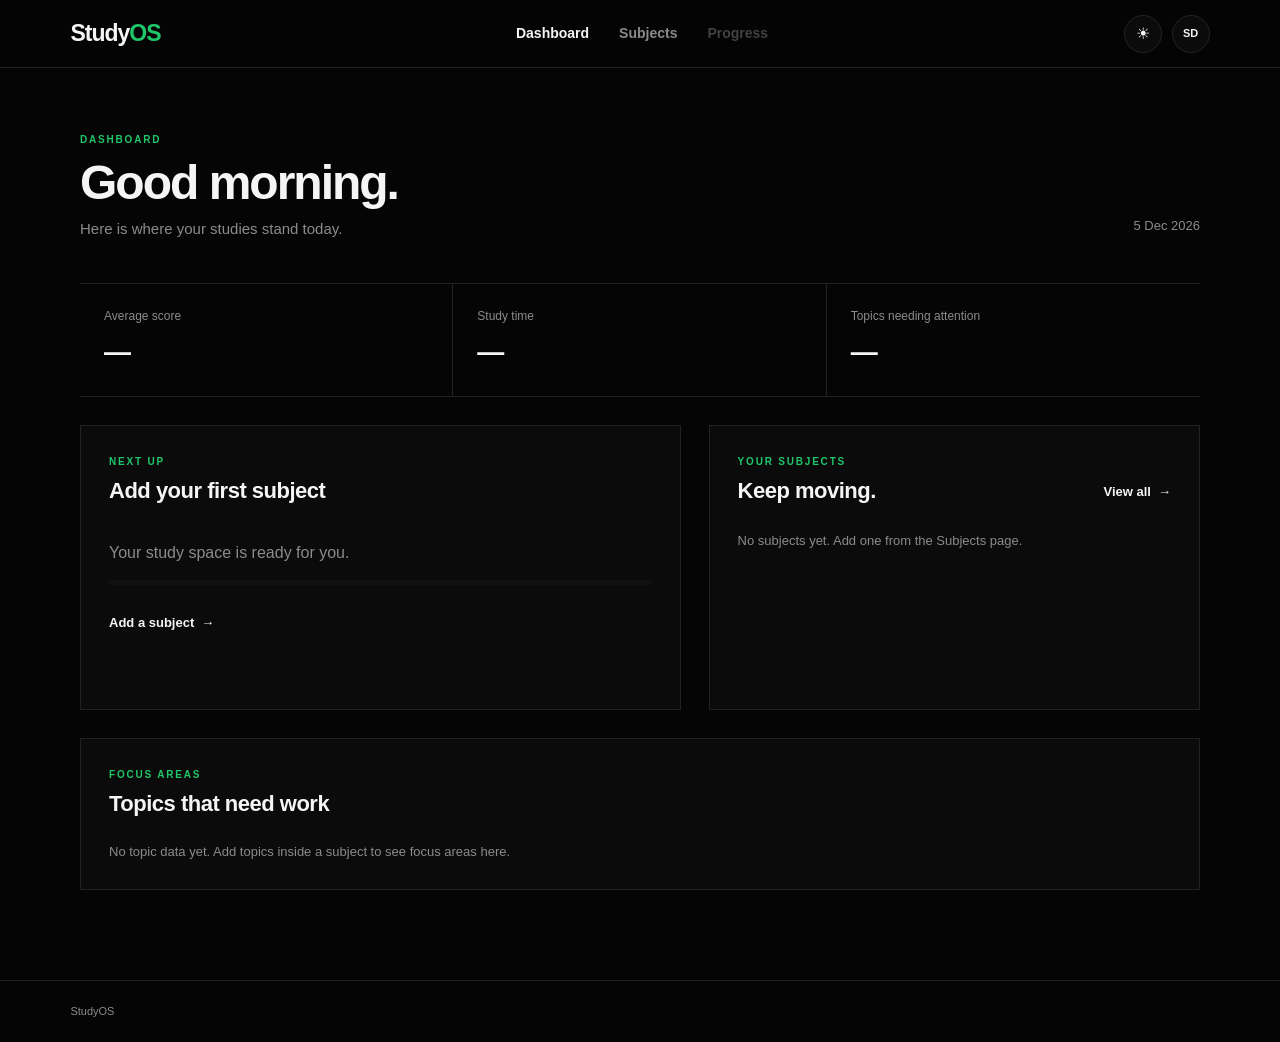
==== dashboard.html @ ca0c3301 "Keep dashboard as authenticated app home" ====
<!DOCTYPE html>
<html lang="en">
<head>
    <meta charset="UTF-8">
    <meta name="viewport" content="width=device-width, initial-scale=1.0">
    <title>Dashboard | StudyOS</title>
    <link rel="stylesheet" href="style.css">
</head>
<body>

    <nav class="navbar">
        <a href="dashboard.html" class="logo">Study<span>OS</span></a>
        <div class="nav-links">
            <a href="dashboard.html" class="active">Dashboard</a>
            <a href="subjectui.html">Subjects</a>
            <a href="#" class="disabled-link">Progress</a>
        </div>
        <div class="nav-actions">
            <button class="theme-toggle" id="themeToggle" aria-label="Toggle theme">
                <span id="themeIcon">☀</span>
            </button>
            <button class="profile-button" aria-label="Profile">SD</button>
        </div>
    </nav>

    <main class="container">
        <header class="dashboard-header">
            <div>
                <p class="eyebrow">DASHBOARD</p>
                <h1>Good morning.</h1>
                <p class="welcome-text">Here is where your studies stand today.</p>
            </div>
            <div class="today-date" id="todayDate"></div>
        </header>

        <section class="stats-grid" aria-label="Study statistics">
            <div class="stat-card"><span class="stat-label">Average score</span><strong id="dashboardAverage">—</strong></div>
            <div class="stat-card"><span class="stat-label">Study time</span><strong id="dashboardStudyTime">—</strong></div>
            <div class="stat-card"><span class="stat-label">Topics needing attention</span><strong id="dashboardWeakTopics">—</strong></div>
        </section>

        <section class="dashboard-grid">
            <article class="focus-panel">
                <div class="panel-heading">
                    <div><p class="section-kicker">NEXT UP</p><h2 id="focusSubject">—</h2></div>
                    <span class="score-chip" id="focusScore">—</span>
                </div>
                <p class="focus-topic" id="focusTopic">—</p>
                <div class="progress-track"><div class="progress-value" id="focusProgress"></div></div>
                <a href="#" id="focusLink" class="text-button">Continue studying <span>→</span></a>
            </article>

            <article class="subjects-panel">
                <div class="panel-heading">
                    <div><p class="section-kicker">YOUR SUBJECTS</p><h2>Keep moving.</h2></div>
                    <a href="subjectui.html" class="text-button">View all <span>→</span></a>
                </div>
                <div id="dashboardSubjects" class="dashboard-subject-list"></div>
            </article>
        </section>

        <section class="simple-section">
            <div class="section-heading-row"><div><p class="section-kicker">FOCUS AREAS</p><h2>Topics that need work</h2></div></div>
            <div id="dashboardTopics" class="attention-list"></div>
        </section>
    </main>

    <footer><p>StudyOS</p></footer>

    <script src="data/sample-data.js"></script>
    <script src="data/storage.js"></script>
    <script src="script.js"></script>
</body>
</html>
---- style.css ----
:root {
    --background: #050505;
    --surface: #0b0b0b;
    --surface-2: #111111;
    --border: #222222;
    --border-strong: #303030;
    --text: #f5f5f5;
    --muted: #8b8b8b;
    --accent: #20c76a;
    --danger: #e85d5d;
}

body.light {
    --background: #f7f7f5;
    --surface: #ffffff;
    --surface-2: #f1f1ef;
    --border: #dededb;
    --border-strong: #c9c9c5;
    --text: #171717;
    --muted: #707070;
    --accent: #14994f;
    --danger: #c93636;
}

* {
    box-sizing: border-box;
    margin: 0;
    padding: 0;
}

html {
    scroll-behavior: smooth;
}

body {
    min-height: 100vh;
    background: var(--background);
    color: var(--text);
    font-family: Inter, ui-sans-serif, -apple-system, BlinkMacSystemFont, "Segoe UI", Arial, sans-serif;
    line-height: 1.5;
    transition: background-color .2s ease, color .2s ease;
}

body.modal-open {
    overflow: hidden;
}

button,
input,
textarea {
    font: inherit;
}

button,
a {
    -webkit-tap-highlight-color: transparent;
}

button {
    cursor: pointer;
}

a {
    color: inherit;
}

.hidden {
    display: none !important;
}

.disabled-link {
    opacity: .45;
    pointer-events: none;
}

.navbar {
    height: 68px;
    padding: 0 5.5%;
    border-bottom: 1px solid var(--border);
    display: flex;
    align-items: center;
    justify-content: space-between;
    position: sticky;
    top: 0;
    z-index: 20;
    background: color-mix(in srgb, var(--background) 94%, transparent);
    backdrop-filter: blur(12px);
}

.logo {
    text-decoration: none;
    font-size: 23px;
    font-weight: 800;
    letter-spacing: -1px;
}

.logo span {
    color: var(--accent);
}

.nav-links {
    display: flex;
    gap: 30px;
}

.nav-links a {
    color: var(--muted);
    text-decoration: none;
    font-size: 14px;
    font-weight: 600;
    transition: color .15s ease;
}

.nav-links a:hover,
.nav-links a.active {
    color: var(--text);
}

.nav-actions {
    display: flex;
    align-items: center;
    gap: 10px;
}

.theme-toggle,
.profile-button {
    width: 38px;
    height: 38px;
    border: 1px solid var(--border);
    background: var(--surface);
    color: var(--text);
}

.theme-toggle {
    border-radius: 50%;
    font-size: 16px;
}

.profile-button {
    border-radius: 50%;
    font-size: 11px;
    font-weight: 800;
}

.container {
    width: min(1120px, 88%);
    margin: 0 auto;
    padding: 64px 0 90px;
}

.dashboard-header,
.page-header,
.subject-page-header {
    display: flex;
    align-items: flex-end;
    justify-content: space-between;
    gap: 40px;
}

.dashboard-header {
    margin-bottom: 42px;
}

.page-header {
    margin-bottom: 42px;
}

.subject-page-header {
    margin: 22px 0 40px;
    align-items: center;
}

.eyebrow,
.section-kicker {
    color: var(--accent);
    font-size: 10px;
    font-weight: 800;
    letter-spacing: 1.8px;
}

.eyebrow {
    margin-bottom: 11px;
}

.dashboard-header h1,
.page-header h1,
.subject-page-header h1 {
    font-size: clamp(34px, 5vw, 48px);
    line-height: 1.05;
    letter-spacing: -2px;
}

.welcome-text {
    margin-top: 10px;
    color: var(--muted);
    font-size: 15px;
    max-width: 650px;
}

.today-date {
    color: var(--muted);
    font-size: 13px;
    padding-bottom: 5px;
    white-space: nowrap;
}

.primary-button,
.secondary-button {
    display: inline-flex;
    align-items: center;
    justify-content: center;
    min-height: 42px;
    padding: 0 17px;
    border-radius: 8px;
    text-decoration: none;
    font-size: 13px;
    font-weight: 700;
}

.primary-button {
    border: 1px solid var(--text);
    background: var(--text);
    color: var(--background);
}

.primary-button:hover {
    opacity: .88;
}

.secondary-button {
    border: 1px solid var(--border-strong);
    background: transparent;
    color: var(--text);
}

.stats-grid {
    display: grid;
    grid-template-columns: repeat(3, 1fr);
    border-top: 1px solid var(--border);
    border-bottom: 1px solid var(--border);
    margin-bottom: 28px;
}

.stat-card {
    min-height: 112px;
    padding: 23px 24px;
    display: flex;
    flex-direction: column;
    justify-content: center;
    border-right: 1px solid var(--border);
}

.stat-card:last-child {
    border-right: 0;
}

.stat-label {
    color: var(--muted);
    font-size: 12px;
    margin-bottom: 7px;
}

.stat-card strong {
    font-size: 27px;
    letter-spacing: -.7px;
}

.dashboard-grid {
    display: grid;
    grid-template-columns: 1.1fr .9fr;
    gap: 28px;
    margin-bottom: 28px;
}

.focus-panel,
.subjects-panel,
.simple-section {
    border: 1px solid var(--border);
    background: var(--surface);
}

.focus-panel,
.subjects-panel {
    min-height: 285px;
    padding: 28px;
}

.panel-heading,
.section-heading-row {
    display: flex;
    align-items: flex-start;
    justify-content: space-between;
    gap: 20px;
}

.panel-heading h2,
.section-heading-row h2 {
    margin-top: 5px;
    font-size: 22px;
    letter-spacing: -.5px;
}

.score-chip {
    color: var(--accent);
    font-size: 18px;
    font-weight: 800;
}

.focus-topic {
    color: var(--muted);
    margin-top: 34px;
}

.progress-track {
    height: 5px;
    width: 100%;
    background: var(--surface-2);
    margin-top: 15px;
    overflow: hidden;
}

.progress-value {
    height: 100%;
    background: var(--accent);
    min-width: 0;
}

.text-button,
.card-link,
.back-link {
    text-decoration: none;
    font-size: 13px;
    font-weight: 700;
}

.text-button {
    display: inline-flex;
    gap: 7px;
    color: var(--text);
    margin-top: 28px;
}

.text-button:hover,
.card-link:hover,
.back-link:hover {
    color: var(--accent);
}

.dashboard-subject-list {
    margin-top: 24px;
}

.dashboard-subject-row {
    min-height: 48px;
    padding: 0 2px;
    border-top: 1px solid var(--border);
    display: flex;
    align-items: center;
    justify-content: space-between;
    text-decoration: none;
}

.dashboard-subject-row:hover .subject-name {
    color: var(--accent);
}

.subject-row-score {
    color: var(--muted);
    font-size: 13px;
}

.subject-row-score span {
    color: var(--text);
    margin-left: 5px;
}

.simple-section {
    padding: 28px;
}

.attention-list {
    margin-top: 22px;
}

.attention-row {
    min-height: 64px;
    padding: 12px 0;
    border-top: 1px solid var(--border);
    display: flex;
    align-items: center;
    justify-content: space-between;
    gap: 20px;
    text-decoration: none;
}

.attention-row div {
    display: flex;
    flex-direction: column;
    gap: 2px;
}

.attention-row div span {
    color: var(--muted);
    font-size: 12px;
}

.attention-row:hover strong:first-child {
    color: var(--accent);
}

.attention-score {
    font-size: 14px;
    color: var(--muted);
}

.muted-message,
.empty-topic-state p,
.empty-state p {
    color: var(--muted);
    font-size: 13px;
}

/* SUBJECT LIST */

.subjects-header {
    align-items: center;
}

.subjects-grid {
    display: grid;
    grid-template-columns: repeat(2, 1fr);
    gap: 18px;
}

.subject-card {
    border: 1px solid var(--border);
    background: var(--surface);
    padding: 25px;
    transition: border-color .15s ease, transform .15s ease;
}

.subject-card:hover {
    border-color: var(--border-strong);
    transform: translateY(-2px);
}

.subject-card-header {
    display: flex;
    align-items: center;
    justify-content: space-between;
    margin-bottom: 28px;
}

.subject-card-header > span {
    color: var(--muted);
    font-size: 11px;
}

.subject-icon,
.subject-main-icon {
    display: flex;
    align-items: center;
    justify-content: center;
    border: 1px solid var(--border);
    background: var(--surface-2);
    color: var(--accent);
    font-weight: 800;
}

.subject-icon {
    width: 42px;
    height: 42px;
    font-size: 18px;
}

.subject-main-icon {
    width: 64px;
    height: 64px;
    font-size: 22px;
}

.subject-card h2 {
    font-size: 23px;
    letter-spacing: -.6px;
}

.subject-card p {
    color: var(--muted);
    font-size: 13px;
    min-height: 42px;
    margin-top: 6px;
}

.subject-score-line {
    display: flex;
    align-items: center;
    justify-content: space-between;
    margin-top: 24px;
    color: var(--muted);
    font-size: 12px;
}

.subject-score-line strong {
    color: var(--text);
    font-size: 14px;
}

.subject-card .progress-track {
    margin-top: 8px;
}

.card-link {
    display: inline-flex;
    gap: 7px;
    margin-top: 22px;
}

.empty-state {
    border: 1px dashed var(--border-strong);
    padding: 55px 30px;
    text-align: center;
}

.empty-state h2 {
    font-size: 22px;
}

.empty-state p {
    margin: 8px auto 20px;
}

/* MODAL */

.modal {
    position: fixed;
    inset: 0;
    z-index: 100;
}

.modal-backdrop {
    position: absolute;
    inset: 0;
    background: rgba(0, 0, 0, .68);
    backdrop-filter: blur(4px);
}

.modal-card {
    position: relative;
    width: min(480px, calc(100% - 32px));
    margin: 12vh auto 0;
    padding: 28px;
    background: var(--surface);
    border: 1px solid var(--border-strong);
    box-shadow: 0 24px 80px rgba(0, 0, 0, .35);
}

.modal-header {
    display: flex;
    justify-content: space-between;
    gap: 20px;
    margin-bottom: 26px;
}

.modal-header h2 {
    margin-top: 5px;
    font-size: 23px;
}

.modal-close {
    border: 0;
    background: transparent;
    color: var(--muted);
    font-size: 25px;
    line-height: 1;
    width: 32px;
    height: 32px;
}

.modal-card form {
    display: flex;
    flex-direction: column;
    gap: 19px;
}

.modal-card label {
    display: flex;
    flex-direction: column;
    gap: 7px;
    color: var(--text);
    font-size: 12px;
    font-weight: 700;
}

.optional {
    color: var(--muted);
    font-weight: 400;
}

.modal-card input,
.modal-card textarea {
    width: 100%;
    border: 1px solid var(--border-strong);
    background: var(--background);
    color: var(--text);
    padding: 12px 13px;
    outline: none;
    border-radius: 6px;
}

.modal-card textarea {
    min-height: 90px;
    resize: vertical;
}

.modal-card input:focus,
.modal-card textarea:focus {
    border-color: var(--accent);
}

.form-actions {
    display: flex;
    justify-content: flex-end;
    gap: 10px;
    margin-top: 5px;
}

/* SUBJECT PAGE */

.back-link {
    color: var(--muted);
    display: inline-block;
}

.subject-stats {
    margin-bottom: 28px;
}

.subject-topics-list {
    margin-top: 20px;
}

.subject-topic-row {
    display: grid;
    grid-template-columns: 1fr auto;
    align-items: center;
    gap: 25px;
    min-height: 76px;
    border-top: 1px solid var(--border);
}

.subject-topic-row > div {
    min-width: 0;
}

.topic-progress {
    max-width: 520px;
    margin-top: 9px;
}

.empty-topic-state {
    border-top: 1px solid var(--border);
    padding: 30px 0 5px;
}

.empty-topic-state h3 {
    font-size: 16px;
}

.empty-topic-state p {
    margin-top: 4px;
}

footer {
    border-top: 1px solid var(--border);
    color: var(--muted);
    padding: 22px 5.5%;
    font-size: 11px;
}

@media (max-width: 800px) {
    .navbar {
        padding: 0 5%;
    }

    .nav-links {
        gap: 16px;
    }

    .container {
        width: 90%;
        padding-top: 45px;
    }

    .dashboard-header,
    .page-header,
    .subject-page-header {
        align-items: flex-start;
        flex-direction: column;
    }

    .dashboard-grid,
    .subjects-grid {
        grid-template-columns: 1fr;
    }

    .stats-grid {
        grid-template-columns: 1fr;
    }

    .stat-card {
        border-right: 0;
        border-bottom: 1px solid var(--border);
    }

    .stat-card:last-child {
        border-bottom: 0;
    }
}

@media (max-width: 560px) {
    .navbar {
        height: auto;
        min-height: 64px;
        flex-wrap: wrap;
        gap: 12px;
        padding: 12px 5%;
    }

    .nav-links {
        order: 3;
        width: 100%;
        justify-content: center;
        padding-top: 4px;
    }

    .nav-actions {
        margin-left: auto;
    }

    .container {
        width: 90%;
    }

    .focus-panel,
    .subjects-panel,
    .simple-section,
    .subject-card {
        padding: 21px;
    }

    .subject-topic-row {
        gap: 12px;
    }
}
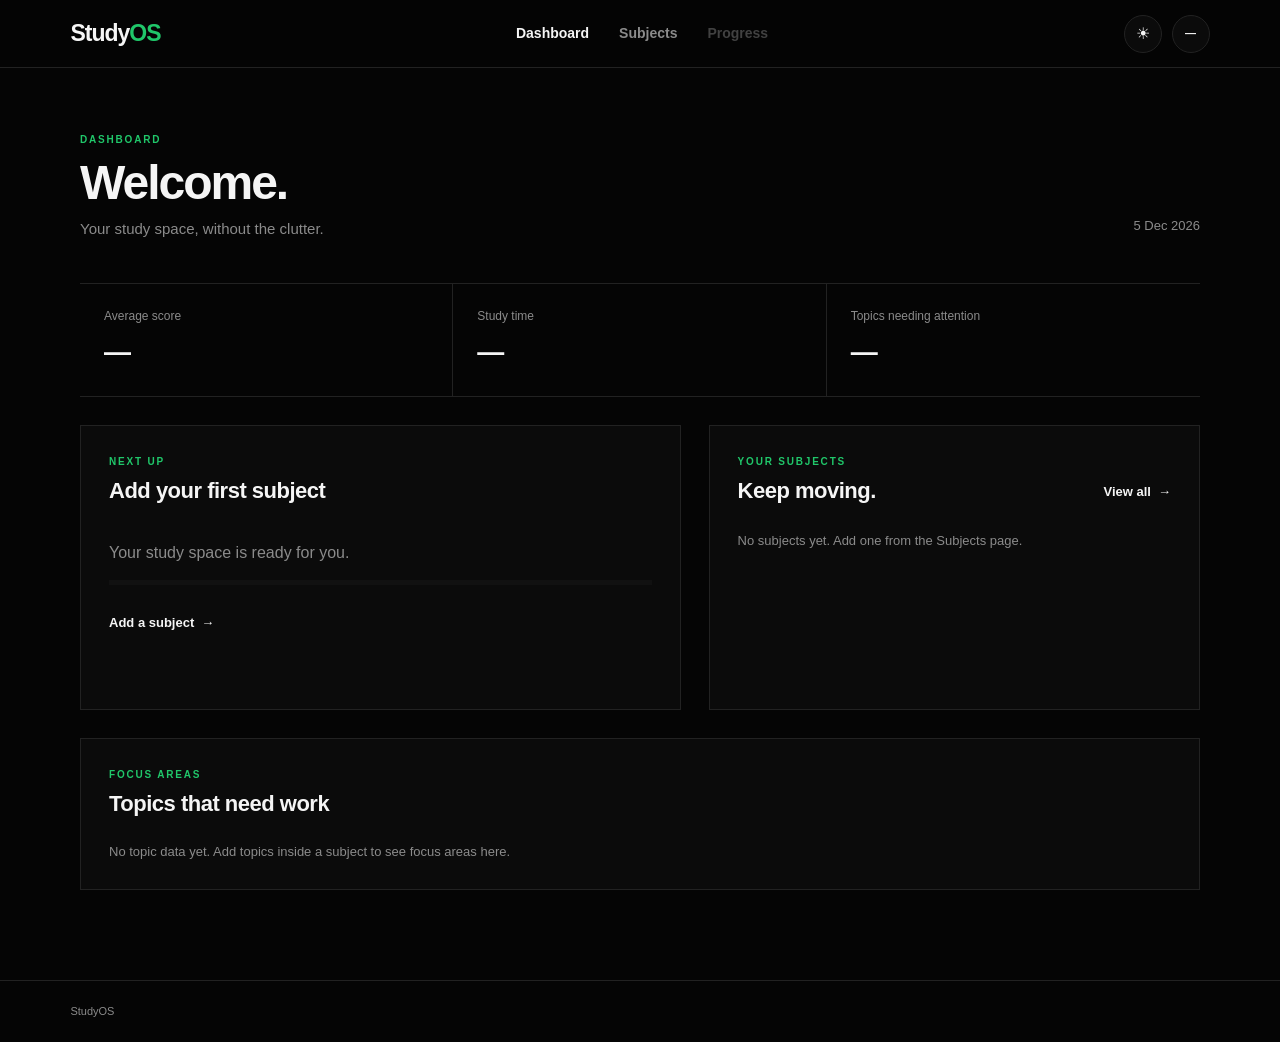
==== commit 7be7ba25: "Connect dashboard to user-only data storage" ====
--- a/dashboard.html
+++ b/dashboard.html
@@ -1,74 +1,13 @@
 <!DOCTYPE html>
 <html lang="en">
-<head>
-    <meta charset="UTF-8">
-    <meta name="viewport" content="width=device-width, initial-scale=1.0">
-    <title>Dashboard | StudyOS</title>
-    <link rel="stylesheet" href="style.css">
-</head>
+<head><meta charset="UTF-8"><meta name="viewport" content="width=device-width, initial-scale=1.0"><title>Dashboard | StudyOS</title><link rel="stylesheet" href="style.css"></head>
 <body>
-
-    <nav class="navbar">
-        <a href="dashboard.html" class="logo">Study<span>OS</span></a>
-        <div class="nav-links">
-            <a href="dashboard.html" class="active">Dashboard</a>
-            <a href="subjectui.html">Subjects</a>
-            <a href="#" class="disabled-link">Progress</a>
-        </div>
-        <div class="nav-actions">
-            <button class="theme-toggle" id="themeToggle" aria-label="Toggle theme">
-                <span id="themeIcon">☀</span>
-            </button>
-            <button class="profile-button" aria-label="Profile">SD</button>
-        </div>
-    </nav>
-
-    <main class="container">
-        <header class="dashboard-header">
-            <div>
-                <p class="eyebrow">DASHBOARD</p>
-                <h1>Good morning.</h1>
-                <p class="welcome-text">Here is where your studies stand today.</p>
-            </div>
-            <div class="today-date" id="todayDate"></div>
-        </header>
-
-        <section class="stats-grid" aria-label="Study statistics">
-            <div class="stat-card"><span class="stat-label">Average score</span><strong id="dashboardAverage">—</strong></div>
-            <div class="stat-card"><span class="stat-label">Study time</span><strong id="dashboardStudyTime">—</strong></div>
-            <div class="stat-card"><span class="stat-label">Topics needing attention</span><strong id="dashboardWeakTopics">—</strong></div>
-        </section>
-
-        <section class="dashboard-grid">
-            <article class="focus-panel">
-                <div class="panel-heading">
-                    <div><p class="section-kicker">NEXT UP</p><h2 id="focusSubject">—</h2></div>
-                    <span class="score-chip" id="focusScore">—</span>
-                </div>
-                <p class="focus-topic" id="focusTopic">—</p>
-                <div class="progress-track"><div class="progress-value" id="focusProgress"></div></div>
-                <a href="#" id="focusLink" class="text-button">Continue studying <span>→</span></a>
-            </article>
-
-            <article class="subjects-panel">
-                <div class="panel-heading">
-                    <div><p class="section-kicker">YOUR SUBJECTS</p><h2>Keep moving.</h2></div>
-                    <a href="subjectui.html" class="text-button">View all <span>→</span></a>
-                </div>
-                <div id="dashboardSubjects" class="dashboard-subject-list"></div>
-            </article>
-        </section>
-
-        <section class="simple-section">
-            <div class="section-heading-row"><div><p class="section-kicker">FOCUS AREAS</p><h2>Topics that need work</h2></div></div>
-            <div id="dashboardTopics" class="attention-list"></div>
-        </section>
-    </main>
-
-    <footer><p>StudyOS</p></footer>
-
-    <script src="data/sample-data.js"></script>
-    <script src="data/storage.js"></script>
-    <script src="script.js"></script>
-</body>
-</html>
+<nav class="navbar"><a href="dashboard.html" class="logo">Study<span>OS</span></a><div class="nav-links"><a href="dashboard.html" class="active">Dashboard</a><a href="subjectui.html">Subjects</a><a href="#" class="disabled-link">Progress</a></div><div class="nav-actions"><button class="theme-toggle" id="themeToggle"><span id="themeIcon">☀</span></button><button class="profile-button" id="profileButton">—</button></div></nav>
+<main class="container">
+<header class="dashboard-header"><div><p class="eyebrow">DASHBOARD</p><h1 id="dashboardGreeting">Welcome.</h1><p class="welcome-text">Your study space, without the clutter.</p></div><div class="today-date" id="todayDate"></div></header>
+<section class="stats-grid"><div class="stat-card"><span class="stat-label">Average score</span><strong id="dashboardAverage">—</strong></div><div class="stat-card"><span class="stat-label">Study time</span><strong id="dashboardStudyTime">—</strong></div><div class="stat-card"><span class="stat-label">Topics needing attention</span><strong id="dashboardWeakTopics">—</strong></div></section>
+<section class="dashboard-grid"><article class="focus-panel"><div class="panel-heading"><div><p class="section-kicker">NEXT UP</p><h2 id="focusSubject">—</h2></div><span class="score-chip" id="focusScore">—</span></div><p class="focus-topic" id="focusTopic">—</p><div class="progress-track"><div class="progress-value" id="focusProgress"></div></div><a href="subjectui.html" id="focusLink" class="text-button">Choose a subject <span>→</span></a></article><article class="subjects-panel"><div class="panel-heading"><div><p class="section-kicker">YOUR SUBJECTS</p><h2>Keep moving.</h2></div><a href="subjectui.html" class="text-button">View all <span>→</span></a></div><div id="dashboardSubjects" class="dashboard-subject-list"></div></article></section>
+<section class="simple-section"><div class="section-heading-row"><div><p class="section-kicker">FOCUS AREAS</p><h2>Topics that need work</h2></div></div><div id="dashboardTopics" class="attention-list"></div></section>
+</main><footer><p>StudyOS</p></footer>
+<script src="data/storage.js"></script><script src="script.js"></script>
+</body></html>
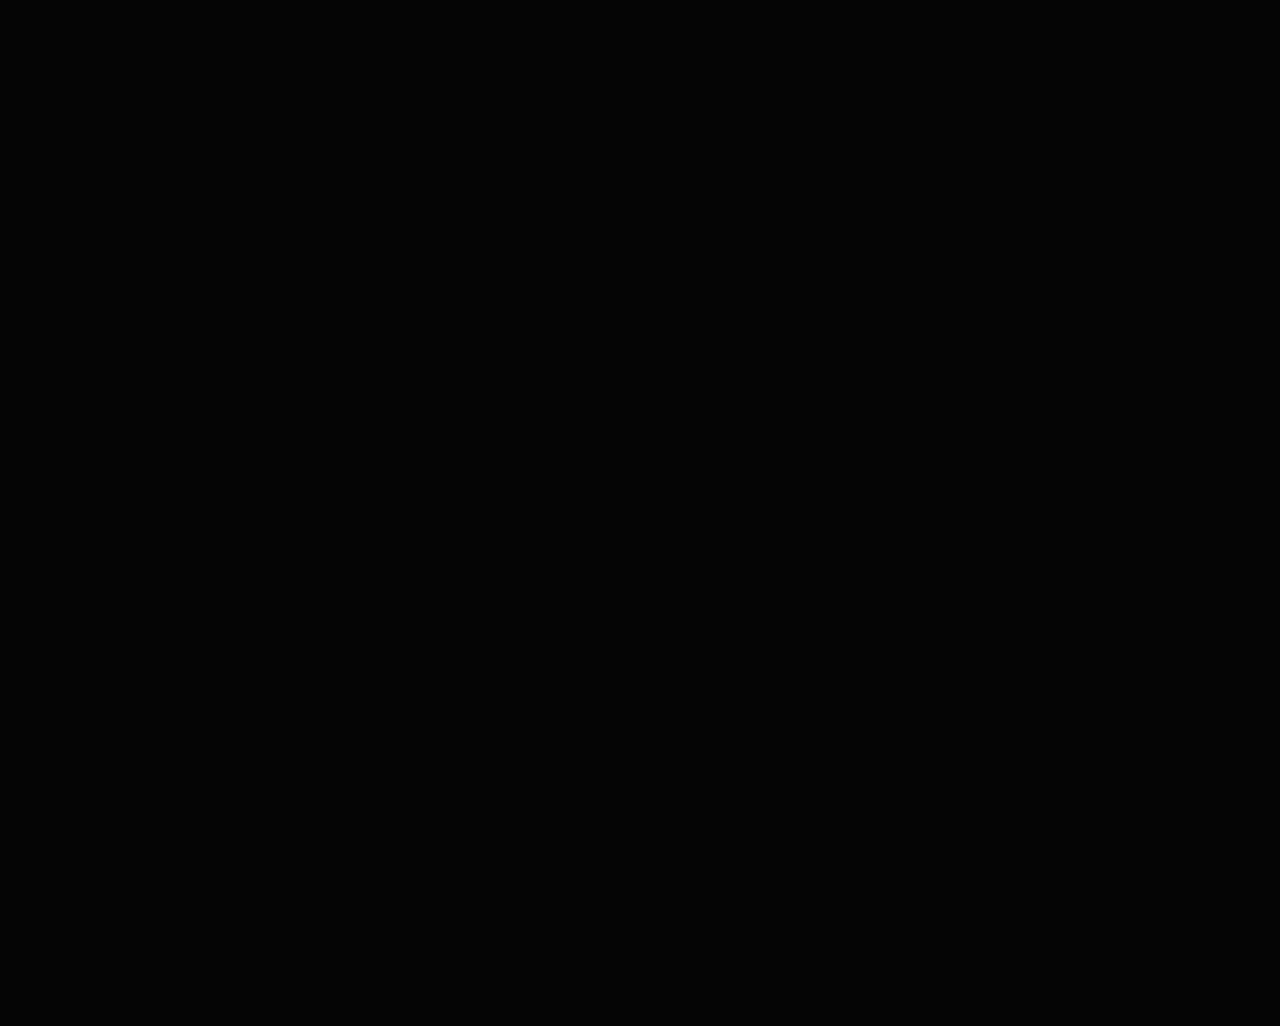
==== commit 060de34a: "Add smooth dashboard transitions" ====
--- a/dashboard.html
+++ b/dashboard.html
@@ -1,13 +1 @@
-<!DOCTYPE html>
-<html lang="en">
-<head><meta charset="UTF-8"><meta name="viewport" content="width=device-width, initial-scale=1.0"><title>Dashboard | StudyOS</title><link rel="stylesheet" href="style.css"></head>
-<body>
-<nav class="navbar"><a href="dashboard.html" class="logo">Study<span>OS</span></a><div class="nav-links"><a href="dashboard.html" class="active">Dashboard</a><a href="subjectui.html">Subjects</a><a href="#" class="disabled-link">Progress</a></div><div class="nav-actions"><button class="theme-toggle" id="themeToggle"><span id="themeIcon">☀</span></button><button class="profile-button" id="profileButton">—</button></div></nav>
-<main class="container">
-<header class="dashboard-header"><div><p class="eyebrow">DASHBOARD</p><h1 id="dashboardGreeting">Welcome.</h1><p class="welcome-text">Your study space, without the clutter.</p></div><div class="today-date" id="todayDate"></div></header>
-<section class="stats-grid"><div class="stat-card"><span class="stat-label">Average score</span><strong id="dashboardAverage">—</strong></div><div class="stat-card"><span class="stat-label">Study time</span><strong id="dashboardStudyTime">—</strong></div><div class="stat-card"><span class="stat-label">Topics needing attention</span><strong id="dashboardWeakTopics">—</strong></div></section>
-<section class="dashboard-grid"><article class="focus-panel"><div class="panel-heading"><div><p class="section-kicker">NEXT UP</p><h2 id="focusSubject">—</h2></div><span class="score-chip" id="focusScore">—</span></div><p class="focus-topic" id="focusTopic">—</p><div class="progress-track"><div class="progress-value" id="focusProgress"></div></div><a href="subjectui.html" id="focusLink" class="text-button">Choose a subject <span>→</span></a></article><article class="subjects-panel"><div class="panel-heading"><div><p class="section-kicker">YOUR SUBJECTS</p><h2>Keep moving.</h2></div><a href="subjectui.html" class="text-button">View all <span>→</span></a></div><div id="dashboardSubjects" class="dashboard-subject-list"></div></article></section>
-<section class="simple-section"><div class="section-heading-row"><div><p class="section-kicker">FOCUS AREAS</p><h2>Topics that need work</h2></div></div><div id="dashboardTopics" class="attention-list"></div></section>
-</main><footer><p>StudyOS</p></footer>
-<script src="data/storage.js"></script><script src="script.js"></script>
-</body></html>
+<!DOCTYPE html><html lang="en"><head><meta charset="UTF-8"><meta name="viewport" content="width=device-width, initial-scale=1.0"><title>Dashboard | StudyOS</title><link rel="stylesheet" href="style.css"><link rel="stylesheet" href="app-enhancements.css"></head><body><nav class="navbar"><a href="dashboard.html" class="logo">Study<span>OS</span></a><div class="nav-links"><a href="dashboard.html" class="active">Dashboard</a><a href="subjectui.html">Subjects</a><a href="#" class="disabled-link">Progress</a></div><div class="nav-actions"><button class="theme-toggle" id="themeToggle"><span id="themeIcon">☀</span></button><button class="profile-button" id="profileButton">—</button></div></nav><main class="container"><header class="dashboard-header"><div><p class="eyebrow">DASHBOARD</p><h1 id="dashboardGreeting">Welcome.</h1><p class="welcome-text">Your study space, without the clutter.</p></div><div class="today-date" id="todayDate"></div></header><section class="stats-grid"><div class="stat-card"><span class="stat-label">Average score</span><strong id="dashboardAverage">—</strong></div><div class="stat-card"><span class="stat-label">Study time</span><strong id="dashboardStudyTime">—</strong></div><div class="stat-card"><span class="stat-label">Topics needing attention</span><strong id="dashboardWeakTopics">—</strong></div></section><section class="dashboard-grid"><article class="focus-panel"><div class="panel-heading"><div><p class="section-kicker">NEXT UP</p><h2 id="focusSubject">—</h2></div><span class="score-chip" id="focusScore">—</span></div><p class="focus-topic" id="focusTopic">—</p><div class="progress-track"><div class="progress-value" id="focusProgress"></div></div><a href="subjectui.html" id="focusLink" class="text-button">Choose a subject <span>→</span></a></article><article class="subjects-panel"><div class="panel-heading"><div><p class="section-kicker">YOUR SUBJECTS</p><h2>Keep moving.</h2></div><a href="subjectui.html" class="text-button">View all <span>→</span></a></div><div id="dashboardSubjects" class="dashboard-subject-list"></div></article></section><section class="simple-section"><div class="section-heading-row"><div><p class="section-kicker">FOCUS AREAS</p><h2>Topics that need work</h2></div></div><div id="dashboardTopics" class="attention-list"></div></section></main><footer><p>StudyOS</p></footer><script src="data/storage.js"></script><script src="script.js"></script></body></html>
--- a/app-enhancements.css
+++ b/app-enhancements.css
@@ -0,0 +1,2 @@
+/* Small visual layer kept separate from the main stylesheet. */
+body{opacity:0;transform:translateY(4px);transition:opacity .22s ease,transform .22s ease,background-color .25s ease,color .25s ease}body.page-ready{opacity:1;transform:none}body.page-exit{opacity:0;transform:translateY(-4px)}.progress-value{transition:width .4s ease}.dashboard-subject-row,.attention-row,.subject-card,.text-button,.card-link{transition:color .18s ease,background-color .18s ease,border-color .18s ease,transform .18s ease,padding .18s ease}.material-section{margin-top:28px}.section-description{color:var(--muted);font-size:13px;margin-top:5px}.file-button{position:relative;overflow:hidden}.file-button input{position:absolute;inset:0;opacity:0;cursor:pointer}.material-list{margin-top:20px}.material-row{display:flex;align-items:center;justify-content:space-between;gap:20px;min-height:68px;border-top:1px solid var(--border)}.material-info{display:flex;flex-direction:column;gap:2px;min-width:0}.material-info strong{white-space:nowrap;overflow:hidden;text-overflow:ellipsis}.material-info span{font-size:11px;color:var(--muted)}.material-actions{display:flex;align-items:center;gap:12px;flex-shrink:0}.material-open{border:0;background:none}.material-delete{border:0;background:none;color:var(--muted);font-size:12px}.material-delete:hover{color:var(--danger)}.form-error{min-height:18px;color:#e15d5d;font-size:12px}.landing-modal-card select{width:100%;padding:12px;border:1px solid #303030;border-radius:6px;background:#050505;color:#f5f5f5;outline:none}.landing-modal-card select:focus{border-color:#20c76a}.landing-modal-card input:focus{border-color:#20c76a}.empty-topic-state{animation:fadeIn .2s ease}@keyframes fadeIn{from{opacity:0;transform:translateY(5px)}to{opacity:1;transform:none}}@media(max-width:800px){.material-row{align-items:flex-start;padding:14px 0}.material-actions{flex-direction:column;align-items:flex-end}}
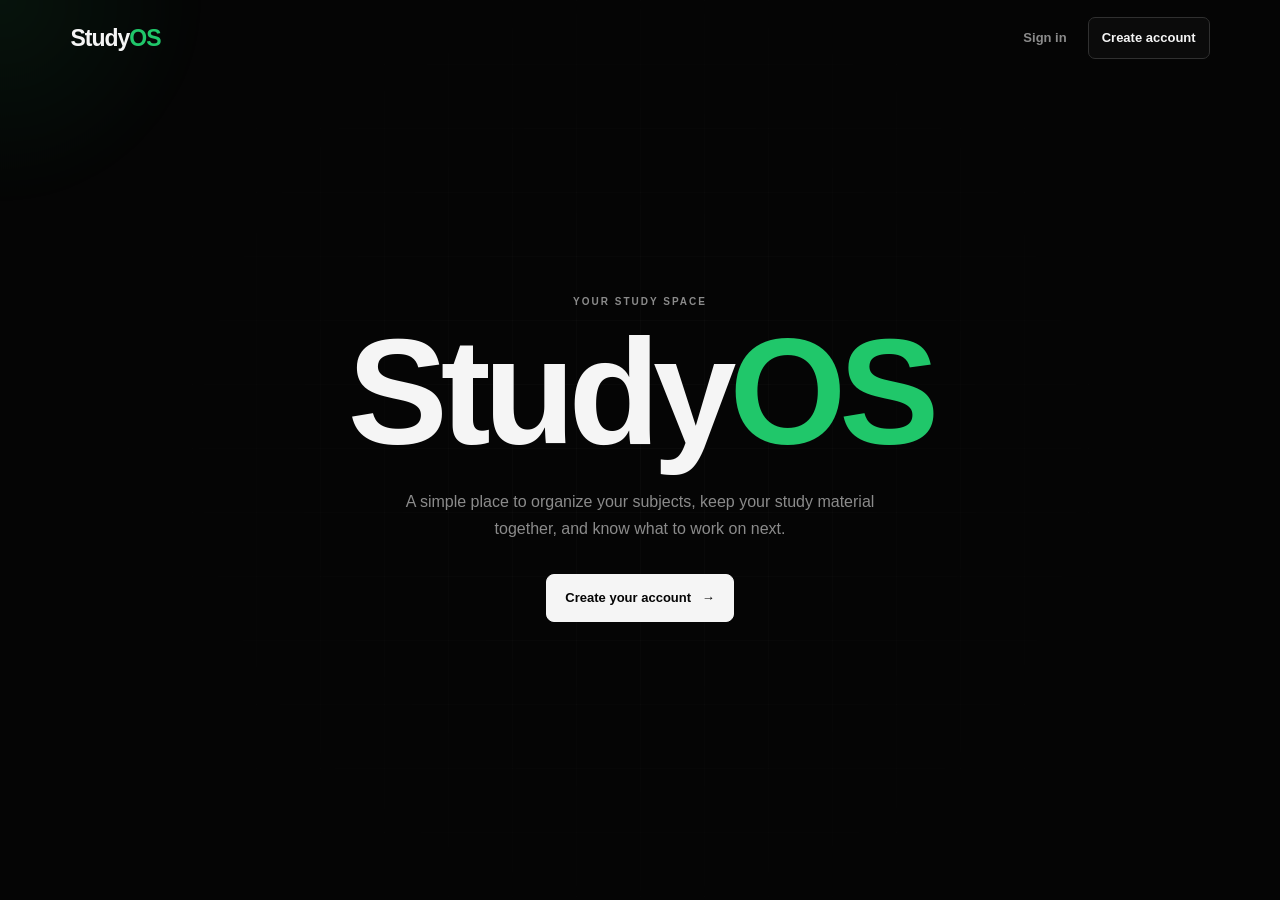
==== commit 67cef033: "Improve dashboard UI and add profile logout menu" ====
--- a/dashboard.html
+++ b/dashboard.html
@@ -1 +1,25 @@
-<!DOCTYPE html><html lang="en"><head><meta charset="UTF-8"><meta name="viewport" content="width=device-width, initial-scale=1.0"><title>Dashboard | StudyOS</title><link rel="stylesheet" href="style.css"><link rel="stylesheet" href="app-enhancements.css"></head><body><nav class="navbar"><a href="dashboard.html" class="logo">Study<span>OS</span></a><div class="nav-links"><a href="dashboard.html" class="active">Dashboard</a><a href="subjectui.html">Subjects</a><a href="#" class="disabled-link">Progress</a></div><div class="nav-actions"><button class="theme-toggle" id="themeToggle"><span id="themeIcon">☀</span></button><button class="profile-button" id="profileButton">—</button></div></nav><main class="container"><header class="dashboard-header"><div><p class="eyebrow">DASHBOARD</p><h1 id="dashboardGreeting">Welcome.</h1><p class="welcome-text">Your study space, without the clutter.</p></div><div class="today-date" id="todayDate"></div></header><section class="stats-grid"><div class="stat-card"><span class="stat-label">Average score</span><strong id="dashboardAverage">—</strong></div><div class="stat-card"><span class="stat-label">Study time</span><strong id="dashboardStudyTime">—</strong></div><div class="stat-card"><span class="stat-label">Topics needing attention</span><strong id="dashboardWeakTopics">—</strong></div></section><section class="dashboard-grid"><article class="focus-panel"><div class="panel-heading"><div><p class="section-kicker">NEXT UP</p><h2 id="focusSubject">—</h2></div><span class="score-chip" id="focusScore">—</span></div><p class="focus-topic" id="focusTopic">—</p><div class="progress-track"><div class="progress-value" id="focusProgress"></div></div><a href="subjectui.html" id="focusLink" class="text-button">Choose a subject <span>→</span></a></article><article class="subjects-panel"><div class="panel-heading"><div><p class="section-kicker">YOUR SUBJECTS</p><h2>Keep moving.</h2></div><a href="subjectui.html" class="text-button">View all <span>→</span></a></div><div id="dashboardSubjects" class="dashboard-subject-list"></div></article></section><section class="simple-section"><div class="section-heading-row"><div><p class="section-kicker">FOCUS AREAS</p><h2>Topics that need work</h2></div></div><div id="dashboardTopics" class="attention-list"></div></section></main><footer><p>StudyOS</p></footer><script src="data/storage.js"></script><script src="script.js"></script></body></html>
+<!DOCTYPE html>
+<html lang="en">
+<head>
+<meta charset="UTF-8">
+<meta name="viewport" content="width=device-width, initial-scale=1.0">
+<title>Dashboard | StudyOS</title>
+<link rel="stylesheet" href="style.css">
+<link rel="stylesheet" href="app-enhancements.css">
+</head>
+<body class="app-page dashboard-page">
+<div class="ambient-background" aria-hidden="true"><span></span><span></span><span></span></div>
+<nav class="navbar">
+<a href="dashboard.html" class="logo">Study<span>OS</span></a>
+<div class="nav-links"><a href="dashboard.html" class="active">Dashboard</a><a href="subjectui.html">Subjects</a><a href="#" class="disabled-link">Progress</a></div>
+<div class="nav-actions"><button class="theme-toggle" id="themeToggle" aria-label="Toggle theme"><span id="themeIcon">☀</span></button><div class="profile-wrap"><button class="profile-button" id="profileButton" aria-label="Open profile">—</button><div class="profile-menu hidden" id="profileMenu"><div class="profile-menu-name" id="profileMenuName">Profile</div><button id="setupAgainButton">Study setup</button><button id="logoutButton" class="logout-button">Log out</button></div></div></div>
+</nav>
+<main class="container">
+<header class="dashboard-header"><div><p class="eyebrow">DASHBOARD</p><h1 id="dashboardGreeting">Welcome.</h1><p class="welcome-text">Your study space, without the clutter.</p></div><div class="today-date" id="todayDate"></div></header>
+<section class="stats-grid"><div class="stat-card"><span class="stat-label">Average score</span><strong id="dashboardAverage">—</strong></div><div class="stat-card"><span class="stat-label">Study time</span><strong id="dashboardStudyTime">—</strong></div><div class="stat-card"><span class="stat-label">Topics needing attention</span><strong id="dashboardWeakTopics">—</strong></div></section>
+<section class="dashboard-grid"><article class="focus-panel"><div class="panel-heading"><div><p class="section-kicker">NEXT UP</p><h2 id="focusSubject">—</h2></div><span class="score-chip" id="focusScore">—</span></div><p class="focus-topic" id="focusTopic">—</p><div class="progress-track"><div class="progress-value" id="focusProgress"></div></div><a href="subjectui.html" id="focusLink" class="text-button">Choose a subject <span>→</span></a></article><article class="subjects-panel"><div class="panel-heading"><div><p class="section-kicker">YOUR SUBJECTS</p><h2>Keep moving.</h2></div><a href="subjectui.html" class="text-button">View all <span>→</span></a></div><div id="dashboardSubjects" class="dashboard-subject-list"></div></article></section>
+<section class="simple-section"><div class="section-heading-row"><div><p class="section-kicker">FOCUS AREAS</p><h2>Topics that need work</h2></div></div><div id="dashboardTopics" class="attention-list"></div></section>
+</main><footer><p>StudyOS</p></footer>
+<script src="data/storage.js"></script><script src="script.js"></script>
+</body>
+</html>
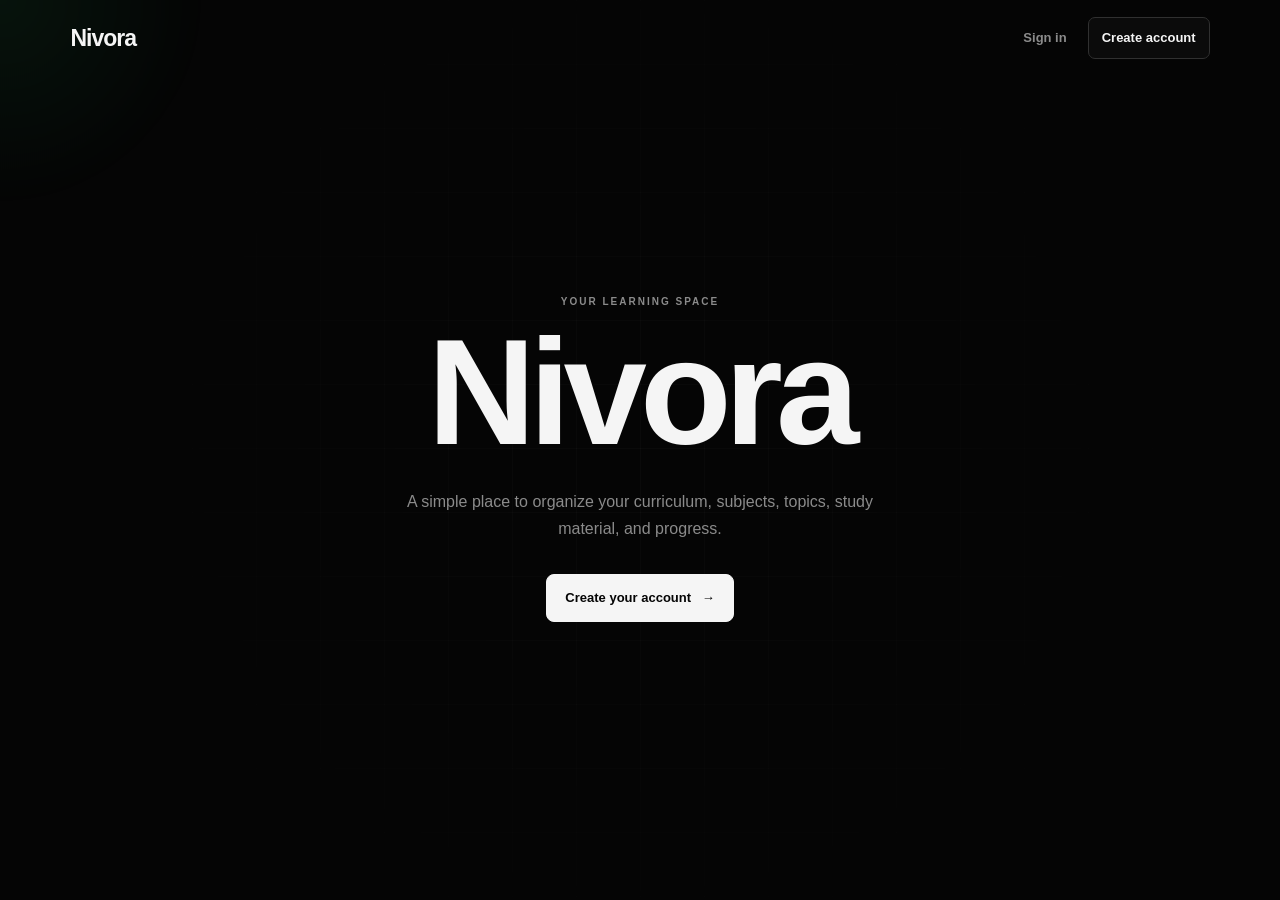
==== commit cd2f116c: "Rebrand dashboard to Nivora" ====
--- a/dashboard.html
+++ b/dashboard.html
@@ -3,23 +3,23 @@
 <head>
 <meta charset="UTF-8">
 <meta name="viewport" content="width=device-width, initial-scale=1.0">
-<title>Dashboard | StudyOS</title>
+<title>Dashboard | Nivora</title>
 <link rel="stylesheet" href="style.css">
 <link rel="stylesheet" href="app-enhancements.css">
 </head>
 <body class="app-page dashboard-page">
 <div class="ambient-background" aria-hidden="true"><span></span><span></span><span></span></div>
 <nav class="navbar">
-<a href="dashboard.html" class="logo">Study<span>OS</span></a>
+<a href="dashboard.html" class="logo">Nivora</a>
 <div class="nav-links"><a href="dashboard.html" class="active">Dashboard</a><a href="subjectui.html">Subjects</a><a href="#" class="disabled-link">Progress</a></div>
 <div class="nav-actions"><button class="theme-toggle" id="themeToggle" aria-label="Toggle theme"><span id="themeIcon">☀</span></button><div class="profile-wrap"><button class="profile-button" id="profileButton" aria-label="Open profile">—</button><div class="profile-menu hidden" id="profileMenu"><div class="profile-menu-name" id="profileMenuName">Profile</div><button id="setupAgainButton">Study setup</button><button id="logoutButton" class="logout-button">Log out</button></div></div></div>
 </nav>
 <main class="container">
-<header class="dashboard-header"><div><p class="eyebrow">DASHBOARD</p><h1 id="dashboardGreeting">Welcome.</h1><p class="welcome-text">Your study space, without the clutter.</p></div><div class="today-date" id="todayDate"></div></header>
+<header class="dashboard-header"><div><p class="eyebrow">DASHBOARD</p><h1 id="dashboardGreeting">Welcome.</h1><p class="welcome-text">Your learning space, without the clutter.</p></div><div class="today-date" id="todayDate"></div></header>
 <section class="stats-grid"><div class="stat-card"><span class="stat-label">Average score</span><strong id="dashboardAverage">—</strong></div><div class="stat-card"><span class="stat-label">Study time</span><strong id="dashboardStudyTime">—</strong></div><div class="stat-card"><span class="stat-label">Topics needing attention</span><strong id="dashboardWeakTopics">—</strong></div></section>
 <section class="dashboard-grid"><article class="focus-panel"><div class="panel-heading"><div><p class="section-kicker">NEXT UP</p><h2 id="focusSubject">—</h2></div><span class="score-chip" id="focusScore">—</span></div><p class="focus-topic" id="focusTopic">—</p><div class="progress-track"><div class="progress-value" id="focusProgress"></div></div><a href="subjectui.html" id="focusLink" class="text-button">Choose a subject <span>→</span></a></article><article class="subjects-panel"><div class="panel-heading"><div><p class="section-kicker">YOUR SUBJECTS</p><h2>Keep moving.</h2></div><a href="subjectui.html" class="text-button">View all <span>→</span></a></div><div id="dashboardSubjects" class="dashboard-subject-list"></div></article></section>
 <section class="simple-section"><div class="section-heading-row"><div><p class="section-kicker">FOCUS AREAS</p><h2>Topics that need work</h2></div></div><div id="dashboardTopics" class="attention-list"></div></section>
-</main><footer><p>StudyOS</p></footer>
+</main><footer><p>Nivora</p></footer>
 <script src="data/storage.js"></script><script src="script.js"></script>
 </body>
 </html>
--- a/app-enhancements.css
+++ b/app-enhancements.css
@@ -1,2 +1,18 @@
-/* Small visual layer kept separate from the main stylesheet. */
-body{opacity:0;transform:translateY(4px);transition:opacity .22s ease,transform .22s ease,background-color .25s ease,color .25s ease}body.page-ready{opacity:1;transform:none}body.page-exit{opacity:0;transform:translateY(-4px)}.progress-value{transition:width .4s ease}.dashboard-subject-row,.attention-row,.subject-card,.text-button,.card-link{transition:color .18s ease,background-color .18s ease,border-color .18s ease,transform .18s ease,padding .18s ease}.material-section{margin-top:28px}.section-description{color:var(--muted);font-size:13px;margin-top:5px}.file-button{position:relative;overflow:hidden}.file-button input{position:absolute;inset:0;opacity:0;cursor:pointer}.material-list{margin-top:20px}.material-row{display:flex;align-items:center;justify-content:space-between;gap:20px;min-height:68px;border-top:1px solid var(--border)}.material-info{display:flex;flex-direction:column;gap:2px;min-width:0}.material-info strong{white-space:nowrap;overflow:hidden;text-overflow:ellipsis}.material-info span{font-size:11px;color:var(--muted)}.material-actions{display:flex;align-items:center;gap:12px;flex-shrink:0}.material-open{border:0;background:none}.material-delete{border:0;background:none;color:var(--muted);font-size:12px}.material-delete:hover{color:var(--danger)}.form-error{min-height:18px;color:#e15d5d;font-size:12px}.landing-modal-card select{width:100%;padding:12px;border:1px solid #303030;border-radius:6px;background:#050505;color:#f5f5f5;outline:none}.landing-modal-card select:focus{border-color:#20c76a}.landing-modal-card input:focus{border-color:#20c76a}.empty-topic-state{animation:fadeIn .2s ease}@keyframes fadeIn{from{opacity:0;transform:translateY(5px)}to{opacity:1;transform:none}}@media(max-width:800px){.material-row{align-items:flex-start;padding:14px 0}.material-actions{flex-direction:column;align-items:flex-end}}
+/* StudyOS interaction and refinement layer */
+body{opacity:0;transform:translateY(4px);transition:opacity .28s ease,transform .28s ease,background-color .25s ease,color .25s ease}body.page-ready{opacity:1;transform:none}body.page-exit{opacity:0;transform:translateY(-5px)}
+.progress-value{transition:width .45s cubic-bezier(.2,.8,.2,1)}
+.dashboard-subject-row,.attention-row,.subject-card,.text-button,.card-link{transition:color .18s ease,background-color .18s ease,border-color .18s ease,transform .18s ease,padding .18s ease}
+.dashboard-page,.subjects-page,.subject-page,.setup-page{position:relative;overflow-x:hidden}
+.ambient-background{position:fixed;inset:0;pointer-events:none;z-index:-1;overflow:hidden;opacity:.72}
+.ambient-background:before,.ambient-background:after{content:"";position:absolute;width:42vw;height:42vw;border-radius:50%;filter:blur(80px);opacity:.08;background:var(--accent);animation:ambientDrift 18s ease-in-out infinite alternate}
+.ambient-background:before{top:-20vw;right:-10vw}.ambient-background:after{bottom:-24vw;left:-12vw;animation-delay:-8s}
+.ambient-background span{position:absolute;width:18px;height:18px;border:1px solid var(--border-strong);border-radius:50%;opacity:.25}.ambient-background span:nth-child(1){top:18%;left:8%;animation:floatOne 11s ease-in-out infinite}.ambient-background span:nth-child(2){top:66%;right:12%;width:10px;height:10px;animation:floatTwo 13s ease-in-out infinite}.ambient-background span:nth-child(3){top:35%;right:30%;width:6px;height:6px;animation:floatOne 15s ease-in-out infinite reverse}
+@keyframes ambientDrift{to{transform:translate(8vw,6vh) scale(1.12)}}@keyframes floatOne{50%{transform:translate(18px,-15px)}}@keyframes floatTwo{50%{transform:translate(-14px,20px)}}
+.profile-wrap{position:relative}.profile-menu{position:absolute;top:48px;right:0;width:190px;padding:8px;background:var(--surface);border:1px solid var(--border-strong);box-shadow:0 18px 45px rgba(0,0,0,.22);z-index:50;animation:menuIn .14s ease}.profile-menu-name{padding:9px 10px 11px;color:var(--text);font-size:12px;font-weight:800;border-bottom:1px solid var(--border);margin-bottom:5px}.profile-menu button{width:100%;border:0;background:transparent;color:var(--text);text-align:left;padding:10px;border-radius:5px;font-size:12px}.profile-menu button:hover{background:var(--surface-2)}.profile-menu .logout-button{color:var(--danger)}@keyframes menuIn{from{opacity:0;transform:translateY(-4px)}to{opacity:1;transform:none}}
+.material-section{margin-top:28px}.section-description{color:var(--muted);font-size:13px;margin-top:5px}.file-button{position:relative;overflow:hidden}.file-button input{position:absolute;inset:0;opacity:0;cursor:pointer}.material-list{margin-top:20px}.material-row{display:flex;align-items:center;justify-content:space-between;gap:20px;min-height:68px;border-top:1px solid var(--border)}.material-info{display:flex;flex-direction:column;gap:2px;min-width:0}.material-info strong{white-space:nowrap;overflow:hidden;text-overflow:ellipsis}.material-info span{font-size:11px;color:var(--muted)}.material-actions{display:flex;align-items:center;gap:12px;flex-shrink:0}.material-open{border:0;background:none}.material-delete{border:0;background:none;color:var(--muted);font-size:12px}.material-delete:hover{color:var(--danger)}.form-error{min-height:18px;color:#e15d5d;font-size:12px}.landing-modal-card select{width:100%;padding:12px;border:1px solid #303030;border-radius:6px;background:#050505;color:#f5f5f5;outline:none}.landing-modal-card select:focus{border-color:#20c76a}.landing-modal-card input:focus{border-color:#20c76a}.empty-topic-state{animation:fadeIn .2s ease}@keyframes fadeIn{from{opacity:0;transform:translateY(5px)}to{opacity:1;transform:none}}
+/* First-time setup */
+.setup-container{padding-top:54px}.setup-hero{max-width:680px;margin-bottom:34px}.setup-hero h1{font-size:clamp(34px,5vw,52px);line-height:1.03;letter-spacing:-2px;margin-top:6px}.setup-layout{display:grid;grid-template-columns:1fr 1fr;gap:18px}.setup-card,.setup-topics-card{border:1px solid var(--border);background:color-mix(in srgb,var(--surface) 92%,transparent);padding:26px}.setup-form{display:flex;flex-direction:column;gap:16px;margin-top:23px}.setup-form label,.setup-select-label{display:flex;flex-direction:column;gap:7px;color:var(--text);font-size:12px;font-weight:700}.setup-form input,.setup-form textarea,.setup-card select,.topic-builder input,.topic-builder select{width:100%;border:1px solid var(--border-strong);background:var(--background);color:var(--text);padding:11px 12px;border-radius:6px;outline:none}.setup-form textarea{min-height:80px;resize:vertical}.setup-form input:focus,.setup-form textarea:focus,.setup-card select:focus,.topic-builder input:focus,.topic-builder select:focus{border-color:var(--accent)}.setup-subject-list,.setup-material-list,.setup-topic-list{margin-top:20px}.setup-item{display:flex;align-items:center;justify-content:space-between;gap:15px;border-top:1px solid var(--border);min-height:52px;font-size:13px}.setup-item div{display:flex;flex-direction:column;gap:2px}.setup-item span{color:var(--muted);font-size:11px}.setup-item button{border:0;background:none;color:var(--muted);font-size:11px}.setup-item button:hover{color:var(--danger)}.setup-select-label{margin-top:22px}.upload-dropzone{margin-top:13px;min-height:120px;border:1px dashed var(--border-strong);display:flex;flex-direction:column;align-items:center;justify-content:center;gap:4px;color:var(--muted);font-size:12px;cursor:pointer;transition:border-color .18s ease,background-color .18s ease}.upload-dropzone:hover{border-color:var(--accent);background:var(--surface-2)}.upload-dropzone strong{color:var(--text);font-size:13px}.upload-dropzone input{position:absolute;width:1px;height:1px;opacity:0}.setup-topics-card{margin-top:18px}.topic-builder{display:grid;grid-template-columns:.75fr 1.2fr auto;gap:10px;margin-top:20px}.setup-footer{display:flex;justify-content:flex-end;gap:10px;margin-top:18px}.optional{color:var(--muted);font-weight:400}
+/* AI curriculum review */
+.curriculum-card{position:relative;overflow:hidden}.curriculum-card:after{content:"";position:absolute;width:220px;height:220px;right:-90px;top:-110px;border-radius:50%;background:radial-gradient(circle,rgba(32,199,106,.09),transparent 68%);pointer-events:none}.curriculum-dropzone{min-height:150px;margin-top:24px}.curriculum-dropzone small{margin-top:5px;color:var(--accent);max-width:90%;overflow:hidden;text-overflow:ellipsis;white-space:nowrap}.setup-status{min-height:20px;color:var(--muted);font-size:12px;margin-top:12px}.curriculum-review-list{display:grid;gap:14px;margin-top:24px}.curriculum-review-item{border-top:1px solid var(--border);padding:18px 0 2px}.curriculum-review-head{display:flex;gap:10px;align-items:center}.curriculum-review-head input,.curriculum-subject-description,.curriculum-topic-edit input{width:100%;border:1px solid var(--border);background:var(--background);color:var(--text);border-radius:6px;padding:10px 11px;outline:none}.curriculum-review-head input{font-size:17px;font-weight:750}.curriculum-review-head input:focus,.curriculum-subject-description:focus,.curriculum-topic-edit input:focus{border-color:var(--accent)}.curriculum-subject-description{margin-top:8px;font-size:12px}.review-remove{flex:0 0 auto;border:0;background:transparent;color:var(--muted);font-size:11px;cursor:pointer}.review-remove:hover{color:var(--danger)}.curriculum-topic-list{display:grid;gap:7px;margin-top:12px}.curriculum-topic-edit{display:flex;gap:7px}.curriculum-topic-edit button{width:36px;border:1px solid var(--border);background:transparent;color:var(--muted);border-radius:6px;cursor:pointer}.curriculum-topic-edit button:hover{color:var(--danger);border-color:var(--danger)}.add-review-topic{margin-top:9px;border:0;background:transparent;color:var(--accent);padding:4px 0;font-size:12px;font-weight:700;cursor:pointer}
+@media(max-width:800px){.material-row{align-items:flex-start;padding:14px 0}.material-actions{flex-direction:column;align-items:flex-end}.setup-layout{grid-template-columns:1fr}.topic-builder{grid-template-columns:1fr}.setup-footer{justify-content:stretch;flex-direction:column}.setup-footer button{width:100%}.ambient-background{opacity:.45}.curriculum-review-head{align-items:stretch;flex-direction:column}.review-actions{flex-direction:column-reverse}.review-actions button{width:100%}}
+@media(prefers-reduced-motion:reduce){*,*::before,*::after{animation-duration:.01ms!important;transition-duration:.01ms!important}}
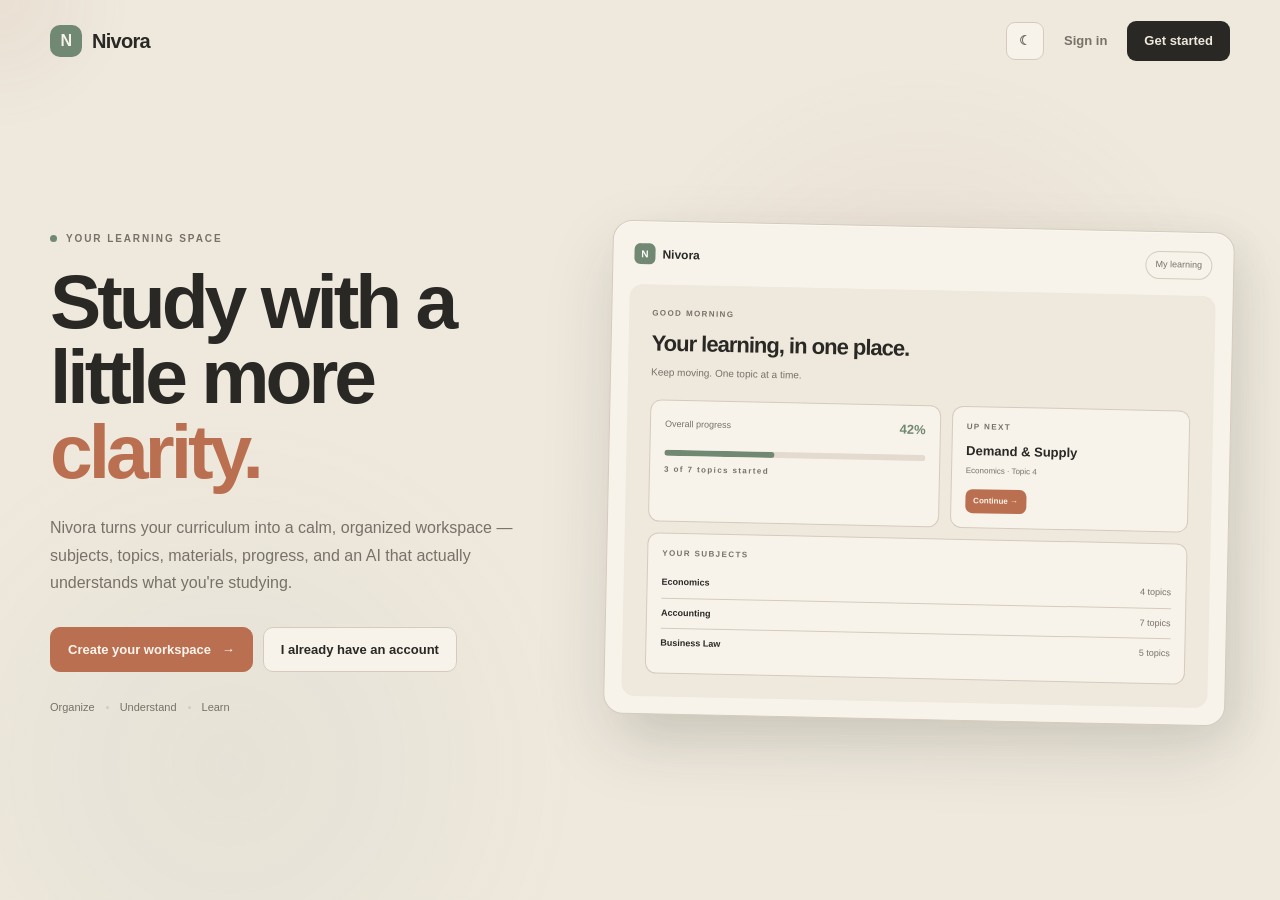
==== commit c762575a: "Add learning pathway entry to dashboard" ====
--- a/dashboard.html
+++ b/dashboard.html
@@ -1,25 +1,3 @@
 <!DOCTYPE html>
-<html lang="en">
-<head>
-<meta charset="UTF-8">
-<meta name="viewport" content="width=device-width, initial-scale=1.0">
-<title>Dashboard | Nivora</title>
-<link rel="stylesheet" href="style.css">
-<link rel="stylesheet" href="app-enhancements.css">
-</head>
-<body class="app-page dashboard-page">
-<div class="ambient-background" aria-hidden="true"><span></span><span></span><span></span></div>
-<nav class="navbar">
-<a href="dashboard.html" class="logo">Nivora</a>
-<div class="nav-links"><a href="dashboard.html" class="active">Dashboard</a><a href="subjectui.html">Subjects</a><a href="#" class="disabled-link">Progress</a></div>
-<div class="nav-actions"><button class="theme-toggle" id="themeToggle" aria-label="Toggle theme"><span id="themeIcon">☀</span></button><div class="profile-wrap"><button class="profile-button" id="profileButton" aria-label="Open profile">—</button><div class="profile-menu hidden" id="profileMenu"><div class="profile-menu-name" id="profileMenuName">Profile</div><button id="setupAgainButton">Study setup</button><button id="logoutButton" class="logout-button">Log out</button></div></div></div>
-</nav>
-<main class="container">
-<header class="dashboard-header"><div><p class="eyebrow">DASHBOARD</p><h1 id="dashboardGreeting">Welcome.</h1><p class="welcome-text">Your learning space, without the clutter.</p></div><div class="today-date" id="todayDate"></div></header>
-<section class="stats-grid"><div class="stat-card"><span class="stat-label">Average score</span><strong id="dashboardAverage">—</strong></div><div class="stat-card"><span class="stat-label">Study time</span><strong id="dashboardStudyTime">—</strong></div><div class="stat-card"><span class="stat-label">Topics needing attention</span><strong id="dashboardWeakTopics">—</strong></div></section>
-<section class="dashboard-grid"><article class="focus-panel"><div class="panel-heading"><div><p class="section-kicker">NEXT UP</p><h2 id="focusSubject">—</h2></div><span class="score-chip" id="focusScore">—</span></div><p class="focus-topic" id="focusTopic">—</p><div class="progress-track"><div class="progress-value" id="focusProgress"></div></div><a href="subjectui.html" id="focusLink" class="text-button">Choose a subject <span>→</span></a></article><article class="subjects-panel"><div class="panel-heading"><div><p class="section-kicker">YOUR SUBJECTS</p><h2>Keep moving.</h2></div><a href="subjectui.html" class="text-button">View all <span>→</span></a></div><div id="dashboardSubjects" class="dashboard-subject-list"></div></article></section>
-<section class="simple-section"><div class="section-heading-row"><div><p class="section-kicker">FOCUS AREAS</p><h2>Topics that need work</h2></div></div><div id="dashboardTopics" class="attention-list"></div></section>
-</main><footer><p>Nivora</p></footer>
-<script src="data/storage.js"></script><script src="script.js"></script>
-</body>
-</html>
+<html lang="en"><head><meta charset="UTF-8"><meta name="viewport" content="width=device-width, initial-scale=1.0"><title>Dashboard | Nivora</title><link rel="stylesheet" href="style.css"><link rel="stylesheet" href="app-enhancements.css"></head>
+<body class="app-page dashboard-page"><div class="ambient-background" aria-hidden="true"><span></span><span></span><span></span></div><nav class="navbar"><a href="dashboard.html" class="logo">Nivora</a><div class="nav-links"><a href="dashboard.html" class="active">Dashboard</a><a href="subjectui.html">Subjects</a><a href="pathway.html">Learning path</a><a href="#" class="disabled-link">Progress</a></div><div class="nav-actions"><button class="theme-toggle" id="themeToggle" aria-label="Toggle theme"><span id="themeIcon">☀</span></button><div class="profile-wrap"><button class="profile-button" id="profileButton" aria-label="Open profile">—</button><div class="profile-menu hidden" id="profileMenu"><div class="profile-menu-name" id="profileMenuName">Profile</div><button id="setupAgainButton">Study setup</button><button id="logoutButton" class="logout-button">Log out</button></div></div></div></nav><main class="container"><header class="dashboard-header"><div><p class="eyebrow">DASHBOARD</p><h1 id="dashboardGreeting">Welcome.</h1><p class="welcome-text">Your learning space, without the clutter.</p></div><div class="today-date" id="todayDate"></div></header><section class="stats-grid"><div class="stat-card"><span class="stat-label">Average score</span><strong id="dashboardAverage">—</strong></div><div class="stat-card"><span class="stat-label">Study time</span><strong id="dashboardStudyTime">—</strong></div><div class="stat-card"><span class="stat-label">Topics needing attention</span><strong id="dashboardWeakTopics">0</strong></div></section><section class="dashboard-grid"><article class="focus-panel"><div class="panel-heading"><div><p class="section-kicker">NEXT UP</p><h2 id="focusSubject">—</h2></div><span class="score-chip" id="focusScore">—</span></div><p class="focus-topic" id="focusTopic">—</p><div class="progress-track"><div class="progress-value" id="focusProgress"></div></div><a href="subjectui.html" id="focusLink" class="text-button">Choose a subject <span>→</span></a></article><article class="subjects-panel"><div class="panel-heading"><div><p class="section-kicker">YOUR SUBJECTS</p><h2>Keep moving.</h2></div><a href="subjectui.html" class="text-button">View all <span>→</span></a></div><div id="dashboardSubjects" class="dashboard-subject-list"></div></article></section><section class="simple-section"><div class="section-heading-row"><div><p class="section-kicker">PERSONALIZE</p><h2>Build your learning pathway</h2><p class="welcome-text">Tell Nivora what you struggle with and it will turn that into a focused study plan.</p></div><a href="pathway.html" class="primary-button">Build my pathway →</a></div></section><section class="simple-section"><div class="section-heading-row"><div><p class="section-kicker">FOCUS AREAS</p><h2>Topics that need work</h2></div></div><div id="dashboardTopics" class="attention-list"></div></section></main><footer><p>Nivora</p></footer><script src="data/storage.js"></script><script src="app.js"></script></body></html>
--- a/style.css
+++ b/style.css
@@ -1,754 +1,154 @@
 :root {
-    --background: #050505;
-    --surface: #0b0b0b;
-    --surface-2: #111111;
-    --border: #222222;
-    --border-strong: #303030;
-    --text: #f5f5f5;
-    --muted: #8b8b8b;
-    --accent: #20c76a;
-    --danger: #e85d5d;
+    --background: #24231F;
+    --surface: #2D2B26;
+    --surface-2: #37342D;
+    --border: #49443A;
+    --border-strong: #5A5246;
+    --text: #F1EDE5;
+    --muted: #B5ADA0;
+    --accent: #C9795C;
+    --danger: #D06A68;
 }
 
 body.light {
-    --background: #f7f7f5;
-    --surface: #ffffff;
-    --surface-2: #f1f1ef;
-    --border: #dededb;
-    --border-strong: #c9c9c5;
-    --text: #171717;
-    --muted: #707070;
-    --accent: #14994f;
-    --danger: #c93636;
+    --background: #EDE5D8;
+    --surface: #F7F2E9;
+    --surface-2: #E3D9C9;
+    --border: #CEC1AE;
+    --border-strong: #B7A894;
+    --text: #34332E;
+    --muted: #756E64;
+    --accent: #B9684E;
+    --danger: #B95150;
 }
 
-* {
-    box-sizing: border-box;
-    margin: 0;
-    padding: 0;
+* { box-sizing: border-box; margin: 0; padding: 0; }
+html { scroll-behavior: smooth; }
+body { min-height: 100vh; background: var(--background); color: var(--text); font-family: Inter, ui-sans-serif, -apple-system, BlinkMacSystemFont, "Segoe UI", Arial, sans-serif; line-height: 1.5; transition: background-color .2s ease, color .2s ease; }
+body.modal-open { overflow: hidden; }
+button,input,textarea { font: inherit; }
+button,a { -webkit-tap-highlight-color: transparent; }
+button { cursor: pointer; }
+a { color: inherit; }
+.hidden { display: none !important; }
+.disabled-link { opacity: .45; pointer-events: none; }
+.navbar { height: 68px; padding: 0 5.5%; border-bottom: 1px solid var(--border); display: flex; align-items: center; justify-content: space-between; position: sticky; top: 0; z-index: 20; background: color-mix(in srgb, var(--background) 94%, transparent); backdrop-filter: blur(12px); }
+.logo { text-decoration: none; font-size: 23px; font-weight: 800; letter-spacing: -1px; }
+.logo span { color: var(--accent); }
+.nav-links { display: flex; gap: 30px; }
+.nav-links a { color: var(--muted); text-decoration: none; font-size: 14px; font-weight: 600; transition: color .15s ease; }
+.nav-links a:hover,.nav-links a.active { color: var(--text); }
+.nav-actions { display: flex; align-items: center; gap: 10px; }
+.theme-toggle,.profile-button { width: 38px; height: 38px; border: 1px solid var(--border); background: var(--surface); color: var(--text); }
+.theme-toggle { border-radius: 50%; font-size: 16px; }
+.profile-button { border-radius: 50%; font-size: 11px; font-weight: 800; }
+.container { width: min(1120px, 88%); margin: 0 auto; padding: 64px 0 90px; }
+.dashboard-header,.page-header,.subject-page-header { display: flex; align-items: flex-end; justify-content: space-between; gap: 40px; }
+.dashboard-header { margin-bottom: 42px; }
+.page-header { margin-bottom: 42px; }
+.subject-page-header { margin: 22px 0 40px; align-items: center; }
+.eyebrow,.section-kicker { color: var(--accent); font-size: 10px; font-weight: 800; letter-spacing: 1.8px; }
+.eyebrow { margin-bottom: 11px; }
+.dashboard-header h1,.page-header h1,.subject-page-header h1 { font-size: clamp(34px, 5vw, 48px); line-height: 1.05; letter-spacing: -2px; }
+.welcome-text { margin-top: 10px; color: var(--muted); font-size: 15px; max-width: 650px; }
+.today-date { color: var(--muted); font-size: 13px; padding-bottom: 5px; white-space: nowrap; }
+.primary-button,.secondary-button { display: inline-flex; align-items: center; justify-content: center; min-height: 42px; padding: 0 17px; border-radius: 8px; text-decoration: none; font-size: 13px; font-weight: 700; }
+.primary-button { border: 1px solid var(--accent); background: var(--accent); color: #FFF9F2; }
+.primary-button:hover { opacity: .88; }
+.secondary-button { border: 1px solid var(--border-strong); background: transparent; color: var(--text); }
+.stats-grid { display: grid; grid-template-columns: repeat(3, 1fr); border-top: 1px solid var(--border); border-bottom: 1px solid var(--border); margin-bottom: 28px; }
+.stat-card { min-height: 112px; padding: 23px 24px; display: flex; flex-direction: column; justify-content: center; border-right: 1px solid var(--border); }
+.stat-card:last-child { border-right: 0; }
+.stat-label { color: var(--muted); font-size: 12px; margin-bottom: 7px; }
+.stat-card strong { font-size: 27px; letter-spacing: -.7px; }
+.dashboard-grid { display: grid; grid-template-columns: 1.1fr .9fr; gap: 28px; margin-bottom: 28px; }
+.focus-panel,.subjects-panel,.simple-section { border: 1px solid var(--border); background: var(--surface); }
+.focus-panel,.subjects-panel { min-height: 285px; padding: 28px; }
+.panel-heading,.section-heading-row { display: flex; align-items: flex-start; justify-content: space-between; gap: 20px; }
+.panel-heading h2,.section-heading-row h2 { margin-top: 5px; font-size: 22px; letter-spacing: -.5px; }
+.score-chip { color: var(--accent); font-size: 18px; font-weight: 800; }
+.focus-topic { color: var(--muted); margin-top: 34px; }
+.progress-track { height: 5px; width: 100%; background: var(--surface-2); margin-top: 15px; overflow: hidden; }
+.progress-value { height: 100%; background: #9AAA8B; min-width: 0; }
+.text-button,.card-link,.back-link { text-decoration: none; font-size: 13px; font-weight: 700; }
+.text-button { display: inline-flex; gap: 7px; color: var(--text); margin-top: 28px; }
+.text-button:hover,.card-link:hover,.back-link:hover { color: var(--accent); }
+.dashboard-subject-list { margin-top: 24px; }
+.dashboard-subject-row { min-height: 48px; padding: 0 2px; border-top: 1px solid var(--border); display: flex; align-items: center; justify-content: space-between; text-decoration: none; }
+.dashboard-subject-row:hover .subject-name { color: var(--accent); }
+.subject-row-score { color: var(--muted); font-size: 13px; }
+.subject-row-score span { color: var(--text); margin-left: 5px; }
+.simple-section { padding: 28px; }
+.attention-list { margin-top: 22px; }
+.attention-row { min-height: 64px; padding: 12px 0; border-top: 1px solid var(--border); display: flex; align-items: center; justify-content: space-between; gap: 20px; text-decoration: none; }
+.attention-row div { display: flex; flex-direction: column; gap: 2px; }
+.attention-row div span { color: var(--muted); font-size: 12px; }
+.attention-row:hover strong:first-child { color: var(--accent); }
+.attention-score { font-size: 14px; color: var(--muted); }
+.muted-message,.empty-topic-state p,.empty-state p { color: var(--muted); font-size: 13px; }
+.subjects-header { align-items: center; }
+.subjects-grid { display: grid; grid-template-columns: repeat(2, 1fr); gap: 18px; }
+.subject-card { border: 1px solid var(--border); background: var(--surface); padding: 25px; transition: border-color .15s ease, transform .15s ease; }
+.subject-card:hover { border-color: var(--border-strong); transform: translateY(-2px); }
+.subject-card-header { display: flex; align-items: center; justify-content: space-between; margin-bottom: 28px; }
+.subject-card-header > span { color: var(--muted); font-size: 11px; }
+.subject-icon,.subject-main-icon { display: flex; align-items: center; justify-content: center; border: 1px solid var(--border); background: var(--surface-2); color: #A8B39A; font-weight: 800; }
+.subject-icon { width: 42px; height: 42px; font-size: 18px; }
+.subject-main-icon { width: 64px; height: 64px; font-size: 22px; }
+.subject-card h2 { font-size: 23px; letter-spacing: -.6px; }
+.subject-card p { color: var(--muted); font-size: 13px; min-height: 42px; margin-top: 6px; }
+.subject-score-line { display: flex; align-items: center; justify-content: space-between; margin-top: 24px; color: var(--muted); font-size: 12px; }
+.subject-score-line strong { color: var(--text); font-size: 14px; }
+.subject-card .progress-track { margin-top: 8px; }
+.card-link { display: inline-flex; gap: 7px; margin-top: 22px; }
+.empty-state { border: 1px dashed var(--border-strong); padding: 55px 30px; text-align: center; }
+.empty-state h2 { font-size: 22px; }
+.empty-state p { margin: 8px auto 20px; }
+.modal { position: fixed; inset: 0; z-index: 100; }
+.modal-backdrop { position: absolute; inset: 0; background: rgba(20,18,15,.68); backdrop-filter: blur(4px); }
+.modal-card { position: relative; width: min(480px, calc(100% - 32px)); margin: 12vh auto 0; padding: 28px; background: var(--surface); border: 1px solid var(--border-strong); box-shadow: 0 24px 80px rgba(0,0,0,.28); }
+.modal-header { display: flex; justify-content: space-between; gap: 20px; margin-bottom: 26px; }
+.modal-header h2 { margin-top: 5px; font-size: 23px; }
+.modal-close { border: 0; background: transparent; color: var(--muted); font-size: 25px; line-height: 1; width: 32px; height: 32px; }
+.modal-card form { display: flex; flex-direction: column; gap: 19px; }
+.modal-card label { display: flex; flex-direction: column; gap: 7px; color: var(--text); font-size: 12px; font-weight: 700; }
+.optional { color: var(--muted); font-weight: 400; }
+.modal-card input,.modal-card textarea { width: 100%; border: 1px solid var(--border-strong); background: var(--background); color: var(--text); padding: 12px 13px; outline: none; border-radius: 6px; }
+.modal-card textarea { min-height: 90px; resize: vertical; }
+.modal-card input:focus,.modal-card textarea:focus { border-color: var(--accent); }
+.form-actions { display: flex; justify-content: flex-end; gap: 10px; margin-top: 5px; }
+.back-link { color: var(--muted); display: inline-block; }
+.subject-stats { margin-bottom: 28px; }
+.subject-topics-list { margin-top: 20px; }
+.subject-topic-row { display: grid; grid-template-columns: 1fr auto; align-items: center; gap: 25px; min-height: 76px; border-top: 1px solid var(--border); }
+.subject-topic-row > div { min-width: 0; }
+.topic-progress { max-width: 520px; margin-top: 9px; }
+.empty-topic-state { border-top: 1px solid var(--border); padding: 30px 0 5px; }
+.empty-topic-state h3 { font-size: 16px; }
+.empty-topic-state p { margin-top: 4px; }
+footer { border-top: 1px solid var(--border); color: var(--muted); padding: 22px 5.5%; font-size: 11px; }
+@media (max-width: 800px) {
+.navbar { padding: 0 5%; }
+.nav-links { gap: 16px; }
+.container { width: 90%; padding-top: 45px; }
+.dashboard-header,.page-header,.subject-page-header { align-items: flex-start; flex-direction: column; }
+.dashboard-grid,.subjects-grid { grid-template-columns: 1fr; }
+.stats-grid { grid-template-columns: 1fr; }
+.stat-card { border-right: 0; border-bottom: 1px solid var(--border); }
+.stat-card:last-child { border-bottom: 0; }
+}
+@media (max-width: 560px) {
+.navbar { height: auto; min-height: 64px; flex-wrap: wrap; gap: 12px; padding: 12px 5%; }
+.nav-links { order: 3; width: 100%; justify-content: center; padding-top: 4px; }
+.nav-actions { margin-left: auto; }
+.container { width: 90%; }
+.focus-panel,.subjects-panel,.simple-section,.subject-card { padding: 21px; }
+.subject-topic-row { gap: 12px; }
 }
 
-html {
-    scroll-behavior: smooth;
-}
-
-body {
-    min-height: 100vh;
-    background: var(--background);
-    color: var(--text);
-    font-family: Inter, ui-sans-serif, -apple-system, BlinkMacSystemFont, "Segoe UI", Arial, sans-serif;
-    line-height: 1.5;
-    transition: background-color .2s ease, color .2s ease;
-}
-
-body.modal-open {
-    overflow: hidden;
-}
-
-button,
-input,
-textarea {
-    font: inherit;
-}
-
-button,
-a {
-    -webkit-tap-highlight-color: transparent;
-}
-
-button {
-    cursor: pointer;
-}
-
-a {
-    color: inherit;
-}
-
-.hidden {
-    display: none !important;
-}
-
-.disabled-link {
-    opacity: .45;
-    pointer-events: none;
-}
-
-.navbar {
-    height: 68px;
-    padding: 0 5.5%;
-    border-bottom: 1px solid var(--border);
-    display: flex;
-    align-items: center;
-    justify-content: space-between;
-    position: sticky;
-    top: 0;
-    z-index: 20;
-    background: color-mix(in srgb, var(--background) 94%, transparent);
-    backdrop-filter: blur(12px);
-}
-
-.logo {
-    text-decoration: none;
-    font-size: 23px;
-    font-weight: 800;
-    letter-spacing: -1px;
-}
-
-.logo span {
-    color: var(--accent);
-}
-
-.nav-links {
-    display: flex;
-    gap: 30px;
-}
-
-.nav-links a {
-    color: var(--muted);
-    text-decoration: none;
-    font-size: 14px;
-    font-weight: 600;
-    transition: color .15s ease;
-}
-
-.nav-links a:hover,
-.nav-links a.active {
-    color: var(--text);
-}
-
-.nav-actions {
-    display: flex;
-    align-items: center;
-    gap: 10px;
-}
-
-.theme-toggle,
-.profile-button {
-    width: 38px;
-    height: 38px;
-    border: 1px solid var(--border);
-    background: var(--surface);
-    color: var(--text);
-}
-
-.theme-toggle {
-    border-radius: 50%;
-    font-size: 16px;
-}
-
-.profile-button {
-    border-radius: 50%;
-    font-size: 11px;
-    font-weight: 800;
-}
-
-.container {
-    width: min(1120px, 88%);
-    margin: 0 auto;
-    padding: 64px 0 90px;
-}
-
-.dashboard-header,
-.page-header,
-.subject-page-header {
-    display: flex;
-    align-items: flex-end;
-    justify-content: space-between;
-    gap: 40px;
-}
-
-.dashboard-header {
-    margin-bottom: 42px;
-}
-
-.page-header {
-    margin-bottom: 42px;
-}
-
-.subject-page-header {
-    margin: 22px 0 40px;
-    align-items: center;
-}
-
-.eyebrow,
-.section-kicker {
-    color: var(--accent);
-    font-size: 10px;
-    font-weight: 800;
-    letter-spacing: 1.8px;
-}
-
-.eyebrow {
-    margin-bottom: 11px;
-}
-
-.dashboard-header h1,
-.page-header h1,
-.subject-page-header h1 {
-    font-size: clamp(34px, 5vw, 48px);
-    line-height: 1.05;
-    letter-spacing: -2px;
-}
-
-.welcome-text {
-    margin-top: 10px;
-    color: var(--muted);
-    font-size: 15px;
-    max-width: 650px;
-}
-
-.today-date {
-    color: var(--muted);
-    font-size: 13px;
-    padding-bottom: 5px;
-    white-space: nowrap;
-}
-
-.primary-button,
-.secondary-button {
-    display: inline-flex;
-    align-items: center;
-    justify-content: center;
-    min-height: 42px;
-    padding: 0 17px;
-    border-radius: 8px;
-    text-decoration: none;
-    font-size: 13px;
-    font-weight: 700;
-}
-
-.primary-button {
-    border: 1px solid var(--text);
-    background: var(--text);
-    color: var(--background);
-}
-
-.primary-button:hover {
-    opacity: .88;
-}
-
-.secondary-button {
-    border: 1px solid var(--border-strong);
-    background: transparent;
-    color: var(--text);
-}
-
-.stats-grid {
-    display: grid;
-    grid-template-columns: repeat(3, 1fr);
-    border-top: 1px solid var(--border);
-    border-bottom: 1px solid var(--border);
-    margin-bottom: 28px;
-}
-
-.stat-card {
-    min-height: 112px;
-    padding: 23px 24px;
-    display: flex;
-    flex-direction: column;
-    justify-content: center;
-    border-right: 1px solid var(--border);
-}
-
-.stat-card:last-child {
-    border-right: 0;
-}
-
-.stat-label {
-    color: var(--muted);
-    font-size: 12px;
-    margin-bottom: 7px;
-}
-
-.stat-card strong {
-    font-size: 27px;
-    letter-spacing: -.7px;
-}
-
-.dashboard-grid {
-    display: grid;
-    grid-template-columns: 1.1fr .9fr;
-    gap: 28px;
-    margin-bottom: 28px;
-}
-
-.focus-panel,
-.subjects-panel,
-.simple-section {
-    border: 1px solid var(--border);
-    background: var(--surface);
-}
-
-.focus-panel,
-.subjects-panel {
-    min-height: 285px;
-    padding: 28px;
-}
-
-.panel-heading,
-.section-heading-row {
-    display: flex;
-    align-items: flex-start;
-    justify-content: space-between;
-    gap: 20px;
-}
-
-.panel-heading h2,
-.section-heading-row h2 {
-    margin-top: 5px;
-    font-size: 22px;
-    letter-spacing: -.5px;
-}
-
-.score-chip {
-    color: var(--accent);
-    font-size: 18px;
-    font-weight: 800;
-}
-
-.focus-topic {
-    color: var(--muted);
-    margin-top: 34px;
-}
-
-.progress-track {
-    height: 5px;
-    width: 100%;
-    background: var(--surface-2);
-    margin-top: 15px;
-    overflow: hidden;
-}
-
-.progress-value {
-    height: 100%;
-    background: var(--accent);
-    min-width: 0;
-}
-
-.text-button,
-.card-link,
-.back-link {
-    text-decoration: none;
-    font-size: 13px;
-    font-weight: 700;
-}
-
-.text-button {
-    display: inline-flex;
-    gap: 7px;
-    color: var(--text);
-    margin-top: 28px;
-}
-
-.text-button:hover,
-.card-link:hover,
-.back-link:hover {
-    color: var(--accent);
-}
-
-.dashboard-subject-list {
-    margin-top: 24px;
-}
-
-.dashboard-subject-row {
-    min-height: 48px;
-    padding: 0 2px;
-    border-top: 1px solid var(--border);
-    display: flex;
-    align-items: center;
-    justify-content: space-between;
-    text-decoration: none;
-}
-
-.dashboard-subject-row:hover .subject-name {
-    color: var(--accent);
-}
-
-.subject-row-score {
-    color: var(--muted);
-    font-size: 13px;
-}
-
-.subject-row-score span {
-    color: var(--text);
-    margin-left: 5px;
-}
-
-.simple-section {
-    padding: 28px;
-}
-
-.attention-list {
-    margin-top: 22px;
-}
-
-.attention-row {
-    min-height: 64px;
-    padding: 12px 0;
-    border-top: 1px solid var(--border);
-    display: flex;
-    align-items: center;
-    justify-content: space-between;
-    gap: 20px;
-    text-decoration: none;
-}
-
-.attention-row div {
-    display: flex;
-    flex-direction: column;
-    gap: 2px;
-}
-
-.attention-row div span {
-    color: var(--muted);
-    font-size: 12px;
-}
-
-.attention-row:hover strong:first-child {
-    color: var(--accent);
-}
-
-.attention-score {
-    font-size: 14px;
-    color: var(--muted);
-}
-
-.muted-message,
-.empty-topic-state p,
-.empty-state p {
-    color: var(--muted);
-    font-size: 13px;
-}
-
-/* SUBJECT LIST */
-
-.subjects-header {
-    align-items: center;
-}
-
-.subjects-grid {
-    display: grid;
-    grid-template-columns: repeat(2, 1fr);
-    gap: 18px;
-}
-
-.subject-card {
-    border: 1px solid var(--border);
-    background: var(--surface);
-    padding: 25px;
-    transition: border-color .15s ease, transform .15s ease;
-}
-
-.subject-card:hover {
-    border-color: var(--border-strong);
-    transform: translateY(-2px);
-}
-
-.subject-card-header {
-    display: flex;
-    align-items: center;
-    justify-content: space-between;
-    margin-bottom: 28px;
-}
-
-.subject-card-header > span {
-    color: var(--muted);
-    font-size: 11px;
-}
-
-.subject-icon,
-.subject-main-icon {
-    display: flex;
-    align-items: center;
-    justify-content: center;
-    border: 1px solid var(--border);
-    background: var(--surface-2);
-    color: var(--accent);
-    font-weight: 800;
-}
-
-.subject-icon {
-    width: 42px;
-    height: 42px;
-    font-size: 18px;
-}
-
-.subject-main-icon {
-    width: 64px;
-    height: 64px;
-    font-size: 22px;
-}
-
-.subject-card h2 {
-    font-size: 23px;
-    letter-spacing: -.6px;
-}
-
-.subject-card p {
-    color: var(--muted);
-    font-size: 13px;
-    min-height: 42px;
-    margin-top: 6px;
-}
-
-.subject-score-line {
-    display: flex;
-    align-items: center;
-    justify-content: space-between;
-    margin-top: 24px;
-    color: var(--muted);
-    font-size: 12px;
-}
-
-.subject-score-line strong {
-    color: var(--text);
-    font-size: 14px;
-}
-
-.subject-card .progress-track {
-    margin-top: 8px;
-}
-
-.card-link {
-    display: inline-flex;
-    gap: 7px;
-    margin-top: 22px;
-}
-
-.empty-state {
-    border: 1px dashed var(--border-strong);
-    padding: 55px 30px;
-    text-align: center;
-}
-
-.empty-state h2 {
-    font-size: 22px;
-}
-
-.empty-state p {
-    margin: 8px auto 20px;
-}
-
-/* MODAL */
-
-.modal {
-    position: fixed;
-    inset: 0;
-    z-index: 100;
-}
-
-.modal-backdrop {
-    position: absolute;
-    inset: 0;
-    background: rgba(0, 0, 0, .68);
-    backdrop-filter: blur(4px);
-}
-
-.modal-card {
-    position: relative;
-    width: min(480px, calc(100% - 32px));
-    margin: 12vh auto 0;
-    padding: 28px;
-    background: var(--surface);
-    border: 1px solid var(--border-strong);
-    box-shadow: 0 24px 80px rgba(0, 0, 0, .35);
-}
-
-.modal-header {
-    display: flex;
-    justify-content: space-between;
-    gap: 20px;
-    margin-bottom: 26px;
-}
-
-.modal-header h2 {
-    margin-top: 5px;
-    font-size: 23px;
-}
-
-.modal-close {
-    border: 0;
-    background: transparent;
-    color: var(--muted);
-    font-size: 25px;
-    line-height: 1;
-    width: 32px;
-    height: 32px;
-}
-
-.modal-card form {
-    display: flex;
-    flex-direction: column;
-    gap: 19px;
-}
-
-.modal-card label {
-    display: flex;
-    flex-direction: column;
-    gap: 7px;
-    color: var(--text);
-    font-size: 12px;
-    font-weight: 700;
-}
-
-.optional {
-    color: var(--muted);
-    font-weight: 400;
-}
-
-.modal-card input,
-.modal-card textarea {
-    width: 100%;
-    border: 1px solid var(--border-strong);
-    background: var(--background);
-    color: var(--text);
-    padding: 12px 13px;
-    outline: none;
-    border-radius: 6px;
-}
-
-.modal-card textarea {
-    min-height: 90px;
-    resize: vertical;
-}
-
-.modal-card input:focus,
-.modal-card textarea:focus {
-    border-color: var(--accent);
-}
-
-.form-actions {
-    display: flex;
-    justify-content: flex-end;
-    gap: 10px;
-    margin-top: 5px;
-}
-
-/* SUBJECT PAGE */
-
-.back-link {
-    color: var(--muted);
-    display: inline-block;
-}
-
-.subject-stats {
-    margin-bottom: 28px;
-}
-
-.subject-topics-list {
-    margin-top: 20px;
-}
-
-.subject-topic-row {
-    display: grid;
-    grid-template-columns: 1fr auto;
-    align-items: center;
-    gap: 25px;
-    min-height: 76px;
-    border-top: 1px solid var(--border);
-}
-
-.subject-topic-row > div {
-    min-width: 0;
-}
-
-.topic-progress {
-    max-width: 520px;
-    margin-top: 9px;
-}
-
-.empty-topic-state {
-    border-top: 1px solid var(--border);
-    padding: 30px 0 5px;
-}
-
-.empty-topic-state h3 {
-    font-size: 16px;
-}
-
-.empty-topic-state p {
-    margin-top: 4px;
-}
-
-footer {
-    border-top: 1px solid var(--border);
-    color: var(--muted);
-    padding: 22px 5.5%;
-    font-size: 11px;
-}
-
-@media (max-width: 800px) {
-    .navbar {
-        padding: 0 5%;
-    }
-
-    .nav-links {
-        gap: 16px;
-    }
-
-    .container {
-        width: 90%;
-        padding-top: 45px;
-    }
-
-    .dashboard-header,
-    .page-header,
-    .subject-page-header {
-        align-items: flex-start;
-        flex-direction: column;
-    }
-
-    .dashboard-grid,
-    .subjects-grid {
-        grid-template-columns: 1fr;
-    }
-
-    .stats-grid {
-        grid-template-columns: 1fr;
-    }
-
-    .stat-card {
-        border-right: 0;
-        border-bottom: 1px solid var(--border);
-    }
-
-    .stat-card:last-child {
-        border-bottom: 0;
-    }
-}
-
-@media (max-width: 560px) {
-    .navbar {
-        height: auto;
-        min-height: 64px;
-        flex-wrap: wrap;
-        gap: 12px;
-        padding: 12px 5%;
-    }
-
-    .nav-links {
-        order: 3;
-        width: 100%;
-        justify-content: center;
-        padding-top: 4px;
-    }
-
-    .nav-actions {
-        margin-left: auto;
-    }
-
-    .container {
-        width: 90%;
-    }
-
-    .focus-panel,
-    .subjects-panel,
-    .simple-section,
-    .subject-card {
-        padding: 21px;
-    }
-
-    .subject-topic-row {
-        gap: 12px;
-    }
-}
+/* Theme control: dark is the default; the existing header toggle switches body.light and persists the choice. */
+body.light .theme-toggle { background:#F7F2E9; color:#34332E; border-color:#CEC1AE; }
+body:not(.light) .theme-toggle { background:#2D2B26; color:#F1EDE5; border-color:#49443A; }
+body.light .primary-button { background:#B9684E; border-color:#B9684E; }
+body:not(.light) .primary-button { background:#C9795C; border-color:#C9795C; }
+body.light .progress-value,body:not(.light) .progress-value { background:#9AAA8B; }
--- a/app-enhancements.css
+++ b/app-enhancements.css
@@ -1,18 +1,38 @@
-/* StudyOS interaction and refinement layer */
+/* Nivora interaction and refinement layer */
 body{opacity:0;transform:translateY(4px);transition:opacity .28s ease,transform .28s ease,background-color .25s ease,color .25s ease}body.page-ready{opacity:1;transform:none}body.page-exit{opacity:0;transform:translateY(-5px)}
 .progress-value{transition:width .45s cubic-bezier(.2,.8,.2,1)}
 .dashboard-subject-row,.attention-row,.subject-card,.text-button,.card-link{transition:color .18s ease,background-color .18s ease,border-color .18s ease,transform .18s ease,padding .18s ease}
 .dashboard-page,.subjects-page,.subject-page,.setup-page{position:relative;overflow-x:hidden}
 .ambient-background{position:fixed;inset:0;pointer-events:none;z-index:-1;overflow:hidden;opacity:.72}
-.ambient-background:before,.ambient-background:after{content:"";position:absolute;width:42vw;height:42vw;border-radius:50%;filter:blur(80px);opacity:.08;background:var(--accent);animation:ambientDrift 18s ease-in-out infinite alternate}
-.ambient-background:before{top:-20vw;right:-10vw}.ambient-background:after{bottom:-24vw;left:-12vw;animation-delay:-8s}
-.ambient-background span{position:absolute;width:18px;height:18px;border:1px solid var(--border-strong);border-radius:50%;opacity:.25}.ambient-background span:nth-child(1){top:18%;left:8%;animation:floatOne 11s ease-in-out infinite}.ambient-background span:nth-child(2){top:66%;right:12%;width:10px;height:10px;animation:floatTwo 13s ease-in-out infinite}.ambient-background span:nth-child(3){top:35%;right:30%;width:6px;height:6px;animation:floatOne 15s ease-in-out infinite reverse}
+.ambient-background:before,.ambient-background:after{content:"";position:absolute;width:42vw;height:42vw;border-radius:50%;filter:blur(80px);opacity:.08;background:var(--accent);animation:ambientDrift 18s ease-in-out infinite alternate}.ambient-background:before{top:-20vw;right:-10vw}.ambient-background:after{bottom:-24vw;left:-12vw;animation-delay:-8s}.ambient-background span{position:absolute;width:18px;height:18px;border:1px solid var(--border-strong);border-radius:50%;opacity:.25}.ambient-background span:nth-child(1){top:18%;left:8%;animation:floatOne 11s ease-in-out infinite}.ambient-background span:nth-child(2){top:66%;right:12%;width:10px;height:10px;animation:floatTwo 13s ease-in-out infinite}.ambient-background span:nth-child(3){top:35%;right:30%;width:6px;height:6px;animation:floatOne 15s ease-in-out infinite reverse}
 @keyframes ambientDrift{to{transform:translate(8vw,6vh) scale(1.12)}}@keyframes floatOne{50%{transform:translate(18px,-15px)}}@keyframes floatTwo{50%{transform:translate(-14px,20px)}}
 .profile-wrap{position:relative}.profile-menu{position:absolute;top:48px;right:0;width:190px;padding:8px;background:var(--surface);border:1px solid var(--border-strong);box-shadow:0 18px 45px rgba(0,0,0,.22);z-index:50;animation:menuIn .14s ease}.profile-menu-name{padding:9px 10px 11px;color:var(--text);font-size:12px;font-weight:800;border-bottom:1px solid var(--border);margin-bottom:5px}.profile-menu button{width:100%;border:0;background:transparent;color:var(--text);text-align:left;padding:10px;border-radius:5px;font-size:12px}.profile-menu button:hover{background:var(--surface-2)}.profile-menu .logout-button{color:var(--danger)}@keyframes menuIn{from{opacity:0;transform:translateY(-4px)}to{opacity:1;transform:none}}
 .material-section{margin-top:28px}.section-description{color:var(--muted);font-size:13px;margin-top:5px}.file-button{position:relative;overflow:hidden}.file-button input{position:absolute;inset:0;opacity:0;cursor:pointer}.material-list{margin-top:20px}.material-row{display:flex;align-items:center;justify-content:space-between;gap:20px;min-height:68px;border-top:1px solid var(--border)}.material-info{display:flex;flex-direction:column;gap:2px;min-width:0}.material-info strong{white-space:nowrap;overflow:hidden;text-overflow:ellipsis}.material-info span{font-size:11px;color:var(--muted)}.material-actions{display:flex;align-items:center;gap:12px;flex-shrink:0}.material-open{border:0;background:none}.material-delete{border:0;background:none;color:var(--muted);font-size:12px}.material-delete:hover{color:var(--danger)}.form-error{min-height:18px;color:#e15d5d;font-size:12px}.landing-modal-card select{width:100%;padding:12px;border:1px solid #303030;border-radius:6px;background:#050505;color:#f5f5f5;outline:none}.landing-modal-card select:focus{border-color:#20c76a}.landing-modal-card input:focus{border-color:#20c76a}.empty-topic-state{animation:fadeIn .2s ease}@keyframes fadeIn{from{opacity:0;transform:translateY(5px)}to{opacity:1;transform:none}}
-/* First-time setup */
-.setup-container{padding-top:54px}.setup-hero{max-width:680px;margin-bottom:34px}.setup-hero h1{font-size:clamp(34px,5vw,52px);line-height:1.03;letter-spacing:-2px;margin-top:6px}.setup-layout{display:grid;grid-template-columns:1fr 1fr;gap:18px}.setup-card,.setup-topics-card{border:1px solid var(--border);background:color-mix(in srgb,var(--surface) 92%,transparent);padding:26px}.setup-form{display:flex;flex-direction:column;gap:16px;margin-top:23px}.setup-form label,.setup-select-label{display:flex;flex-direction:column;gap:7px;color:var(--text);font-size:12px;font-weight:700}.setup-form input,.setup-form textarea,.setup-card select,.topic-builder input,.topic-builder select{width:100%;border:1px solid var(--border-strong);background:var(--background);color:var(--text);padding:11px 12px;border-radius:6px;outline:none}.setup-form textarea{min-height:80px;resize:vertical}.setup-form input:focus,.setup-form textarea:focus,.setup-card select:focus,.topic-builder input:focus,.topic-builder select:focus{border-color:var(--accent)}.setup-subject-list,.setup-material-list,.setup-topic-list{margin-top:20px}.setup-item{display:flex;align-items:center;justify-content:space-between;gap:15px;border-top:1px solid var(--border);min-height:52px;font-size:13px}.setup-item div{display:flex;flex-direction:column;gap:2px}.setup-item span{color:var(--muted);font-size:11px}.setup-item button{border:0;background:none;color:var(--muted);font-size:11px}.setup-item button:hover{color:var(--danger)}.setup-select-label{margin-top:22px}.upload-dropzone{margin-top:13px;min-height:120px;border:1px dashed var(--border-strong);display:flex;flex-direction:column;align-items:center;justify-content:center;gap:4px;color:var(--muted);font-size:12px;cursor:pointer;transition:border-color .18s ease,background-color .18s ease}.upload-dropzone:hover{border-color:var(--accent);background:var(--surface-2)}.upload-dropzone strong{color:var(--text);font-size:13px}.upload-dropzone input{position:absolute;width:1px;height:1px;opacity:0}.setup-topics-card{margin-top:18px}.topic-builder{display:grid;grid-template-columns:.75fr 1.2fr auto;gap:10px;margin-top:20px}.setup-footer{display:flex;justify-content:flex-end;gap:10px;margin-top:18px}.optional{color:var(--muted);font-weight:400}
-/* AI curriculum review */
-.curriculum-card{position:relative;overflow:hidden}.curriculum-card:after{content:"";position:absolute;width:220px;height:220px;right:-90px;top:-110px;border-radius:50%;background:radial-gradient(circle,rgba(32,199,106,.09),transparent 68%);pointer-events:none}.curriculum-dropzone{min-height:150px;margin-top:24px}.curriculum-dropzone small{margin-top:5px;color:var(--accent);max-width:90%;overflow:hidden;text-overflow:ellipsis;white-space:nowrap}.setup-status{min-height:20px;color:var(--muted);font-size:12px;margin-top:12px}.curriculum-review-list{display:grid;gap:14px;margin-top:24px}.curriculum-review-item{border-top:1px solid var(--border);padding:18px 0 2px}.curriculum-review-head{display:flex;gap:10px;align-items:center}.curriculum-review-head input,.curriculum-subject-description,.curriculum-topic-edit input{width:100%;border:1px solid var(--border);background:var(--background);color:var(--text);border-radius:6px;padding:10px 11px;outline:none}.curriculum-review-head input{font-size:17px;font-weight:750}.curriculum-review-head input:focus,.curriculum-subject-description:focus,.curriculum-topic-edit input:focus{border-color:var(--accent)}.curriculum-subject-description{margin-top:8px;font-size:12px}.review-remove{flex:0 0 auto;border:0;background:transparent;color:var(--muted);font-size:11px;cursor:pointer}.review-remove:hover{color:var(--danger)}.curriculum-topic-list{display:grid;gap:7px;margin-top:12px}.curriculum-topic-edit{display:flex;gap:7px}.curriculum-topic-edit button{width:36px;border:1px solid var(--border);background:transparent;color:var(--muted);border-radius:6px;cursor:pointer}.curriculum-topic-edit button:hover{color:var(--danger);border-color:var(--danger)}.add-review-topic{margin-top:9px;border:0;background:transparent;color:var(--accent);padding:4px 0;font-size:12px;font-weight:700;cursor:pointer}
-@media(max-width:800px){.material-row{align-items:flex-start;padding:14px 0}.material-actions{flex-direction:column;align-items:flex-end}.setup-layout{grid-template-columns:1fr}.topic-builder{grid-template-columns:1fr}.setup-footer{justify-content:stretch;flex-direction:column}.setup-footer button{width:100%}.ambient-background{opacity:.45}.curriculum-review-head{align-items:stretch;flex-direction:column}.review-actions{flex-direction:column-reverse}.review-actions button{width:100%}}
+.setup-container{width:min(1040px,88%);padding-top:70px;padding-bottom:110px}.setup-hero{max-width:720px;margin-bottom:48px}.setup-hero h1{font-size:clamp(34px,5vw,52px);line-height:1.03;letter-spacing:-2px;margin-top:6px}.setup-hero .welcome-text{max-width:680px;line-height:1.7}.setup-card,.setup-topics-card{border:1px solid var(--border);background:color-mix(in srgb,var(--surface) 92%,transparent);padding:34px}.setup-card+.setup-card{margin-top:22px}.setup-form{display:flex;flex-direction:column;gap:18px;margin-top:28px}.setup-form label,.setup-select-label{display:flex;flex-direction:column;gap:8px;color:var(--text);font-size:12px;font-weight:700}.setup-form input,.setup-form textarea,.setup-card select,.topic-builder input,.topic-builder select{width:100%;border:1px solid var(--border-strong);background:var(--background);color:var(--text);padding:12px 13px;border-radius:6px;outline:none}.setup-form textarea{min-height:90px;resize:vertical}.setup-form input:focus,.setup-form textarea:focus,.setup-card select:focus,.topic-builder input:focus,.topic-builder select:focus{border-color:var(--accent)}.setup-subject-list,.setup-material-list,.setup-topic-list{margin-top:24px}.setup-item{display:flex;align-items:center;justify-content:space-between;gap:15px;border-top:1px solid var(--border);min-height:58px;font-size:13px}.setup-item div{display:flex;flex-direction:column;gap:2px}.setup-item span{color:var(--muted);font-size:11px}.setup-item button{border:0;background:none;color:var(--muted);font-size:11px}.setup-item button:hover{color:var(--danger)}.setup-select-label{margin-top:26px}.upload-dropzone{margin-top:16px;min-height:145px;border:1px dashed var(--border-strong);display:flex;flex-direction:column;align-items:center;justify-content:center;gap:5px;color:var(--muted);font-size:12px;cursor:pointer;transition:border-color .18s ease,background-color .18s ease}.upload-dropzone:hover{border-color:var(--accent);background:var(--surface-2)}.upload-dropzone strong{color:var(--text);font-size:13px}.upload-dropzone input{position:absolute;width:1px;height:1px;opacity:0}.setup-topics-card{margin-top:22px}.topic-builder{display:grid;grid-template-columns:.75fr 1.2fr auto;gap:12px;margin-top:24px}.setup-footer{display:flex;justify-content:flex-end;gap:12px;margin-top:22px}.optional{color:var(--muted);font-weight:400}
+.curriculum-card{position:relative;overflow:hidden}.curriculum-card:after{content:"";position:absolute;width:220px;height:220px;right:-90px;top:-110px;border-radius:50%;background:radial-gradient(circle,rgba(32,199,106,.09),transparent 68%);pointer-events:none}.curriculum-card .section-description{max-width:700px;line-height:1.65}.curriculum-dropzone{min-height:170px;margin-top:28px}.curriculum-dropzone small{margin-top:5px;color:var(--accent);max-width:90%;overflow:hidden;text-overflow:ellipsis;white-space:nowrap}.setup-status{min-height:20px;color:var(--muted);font-size:12px;margin-top:12px}.curriculum-review-list{display:grid;gap:22px;margin-top:28px}.curriculum-review-item{border-top:1px solid var(--border);padding:24px 0 4px}.curriculum-review-head{display:flex;gap:12px;align-items:center}.curriculum-review-head input,.curriculum-subject-description,.curriculum-topic-edit input{width:100%;border:1px solid var(--border);background:var(--background);color:var(--text);border-radius:6px;padding:11px 12px;outline:none}.curriculum-review-head input{font-size:17px;font-weight:750}.curriculum-review-head input:focus,.curriculum-subject-description:focus,.curriculum-topic-edit input:focus{border-color:var(--accent)}.curriculum-subject-description{margin-top:10px;font-size:12px}.review-remove{flex:0 0 auto;border:0;background:transparent;color:var(--muted);font-size:11px;cursor:pointer}.review-remove:hover{color:var(--danger)}.curriculum-topic-list{display:grid;gap:8px;margin-top:15px}.curriculum-topic-edit{display:flex;gap:8px}.curriculum-topic-edit button{width:36px;border:1px solid var(--border);background:transparent;color:var(--muted);border-radius:6px;cursor:pointer}.curriculum-topic-edit button:hover{color:var(--danger);border-color:var(--danger)}.add-review-topic{margin-top:10px;border:0;background:transparent;color:var(--accent);padding:4px 0;font-size:12px;font-weight:700;cursor:pointer}.review-actions{display:flex;justify-content:flex-end;gap:12px;margin-top:28px}
+.analysis-overlay{position:fixed;inset:0;z-index:200;display:flex;align-items:center;justify-content:center;padding:24px;background:rgba(0,0,0,.58);backdrop-filter:blur(7px);opacity:0;visibility:hidden;pointer-events:none;transition:opacity .2s ease,visibility .2s ease}.analysis-overlay.is-visible{opacity:1;visibility:visible;pointer-events:auto}.analysis-modal{width:min(390px,calc(100vw - 40px));padding:38px 32px 34px;border:1px solid var(--border-strong);background:var(--surface);box-shadow:0 28px 90px rgba(0,0,0,.4);text-align:center;border-radius:14px}.analysis-n{width:82px;height:82px;margin:0 auto 22px;display:flex;align-items:center;justify-content:center;font-size:48px;font-weight:900;letter-spacing:-5px;color:var(--text);position:relative}.analysis-n:before{content:"N";position:absolute;inset:0;display:flex;align-items:center;justify-content:center;color:transparent;-webkit-text-stroke:1.5px var(--border-strong)}.analysis-n:after{content:"N";position:absolute;inset:0;display:flex;align-items:center;justify-content:center;color:transparent;-webkit-text-stroke:2px var(--accent);clip-path:inset(0 100% 0 0);animation:traceN 1.7s linear infinite}.analysis-title{font-size:19px;font-weight:800;letter-spacing:-.4px}.analysis-subtitle{margin-top:7px;color:var(--muted);font-size:12px;line-height:1.6}.analysis-dots{display:inline-flex;gap:4px;margin-left:2px}.analysis-dots span{width:4px;height:4px;border-radius:50%;background:var(--accent);animation:analysisDot 1.2s infinite ease-in-out}.analysis-dots span:nth-child(2){animation-delay:.15s}.analysis-dots span:nth-child(3){animation-delay:.3s}@keyframes traceN{0%{clip-path:inset(0 100% 0 0)}45%{clip-path:inset(0 0 0 0)}70%{clip-path:inset(0 0 0 0)}100%{clip-path:inset(0 0 0 100%)}}@keyframes analysisDot{0%,60%,100%{opacity:.25;transform:translateY(0)}30%{opacity:1;transform:translateY(-2px)}}
+@media(max-width:800px){.material-row{align-items:flex-start;padding:14px 0}.material-actions{flex-direction:column;align-items:flex-end}.setup-card,.setup-topics-card{padding:25px}.setup-container{width:90%;padding-top:50px}.topic-builder{grid-template-columns:1fr}.setup-footer{justify-content:stretch;flex-direction:column}.setup-footer button{width:100%}.ambient-background{opacity:.45}.curriculum-review-head{align-items:stretch;flex-direction:column}.review-actions{flex-direction:column-reverse}.review-actions button{width:100%}}
 @media(prefers-reduced-motion:reduce){*,*::before,*::after{animation-duration:.01ms!important;transition-duration:.01ms!important}}
+
+/* Warm system, deliberately medium rather than bright. Dark is the default; body.light is the optional light theme. */
+:root{--background:#24231F;--surface:#2D2B26;--surface-2:#37342D;--border:#49443A;--border-strong:#5A5246;--text:#F1EDE5;--muted:#B5ADA0;--accent:#C9795C;--danger:#D06A68;--warm-sage:#9AAA8B;--warm-cream:#4A4035;--warm-clay:#D19A82;--warm-olive:#30332C}
+body.light{--background:#EDE5D8;--surface:#F7F2E9;--surface-2:#E3D9C9;--border:#CEC1AE;--border-strong:#B7A894;--text:#34332E;--muted:#756E64;--accent:#B9684E;--danger:#B95150;--warm-sage:#819777;--warm-cream:#F0E3CF;--warm-clay:#8A5541;--warm-olive:#34332E}
+body{background:var(--background);color:var(--text)}
+.navbar{background:color-mix(in srgb,var(--background) 92%,transparent);border-bottom-color:var(--border)}
+.logo span,.eyebrow,.section-kicker,.score-chip,.card-link:hover,.text-button:hover,.back-link:hover,.dashboard-subject-row:hover .subject-name,.attention-row:hover strong:first-child{color:var(--accent)}
+.primary-button{background:var(--accent);border-color:var(--accent);color:#FFF9F2}.primary-button:hover{background:#AE644C;opacity:1}
+.secondary-button{border-color:var(--border-strong);background:var(--surface);color:var(--text)}.secondary-button:hover{background:var(--surface-2);border-color:var(--accent)}
+.focus-panel,.subjects-panel,.simple-section,.subject-card,.modal-card,.setup-card,.setup-topics-card{background:var(--surface);border-color:var(--border)}
+.subject-card:hover{border-color:var(--accent);box-shadow:0 12px 30px rgba(0,0,0,.12)}
+.progress-track{background:var(--surface-2)}.progress-value{background:var(--warm-sage)}
+.subject-icon,.subject-main-icon{background:var(--warm-cream);border-color:var(--border-strong);color:var(--warm-sage)}
+.attention-score{color:var(--warm-clay)}
+.modal-backdrop{background:rgba(10,9,8,.60)}.modal-card{box-shadow:0 24px 80px rgba(0,0,0,.30)}
+.modal-card input,.modal-card textarea,.setup-form input,.setup-form textarea,.setup-card select,.topic-builder input,.topic-builder select{background:var(--surface-2);border-color:var(--border-strong);color:var(--text)}
+.modal-card input:focus,.modal-card textarea:focus,.setup-form input:focus,.setup-form textarea:focus,.setup-card select:focus,.topic-builder input:focus,.topic-builder select:focus{border-color:var(--accent);box-shadow:0 0 0 3px rgba(201,121,92,.12)}
+.upload-dropzone:hover{border-color:var(--accent);background:var(--surface-2)}
+.ambient-background:before,.ambient-background:after{background:var(--accent);opacity:.045}.ambient-background span{border-color:var(--warm-sage)}
+.analysis-overlay{background:rgba(10,9,8,.58)}.analysis-modal{background:var(--surface);border-color:var(--border-strong);box-shadow:0 28px 90px rgba(0,0,0,.30)}.analysis-n:before{-webkit-text-stroke-color:var(--border-strong)}.analysis-n:after{-webkit-text-stroke-color:var(--warm-sage)}.analysis-dots span{background:var(--warm-sage)}
+.profile-menu{background:var(--surface);border-color:var(--border-strong);box-shadow:0 18px 45px rgba(0,0,0,.24)}.profile-menu button:hover{background:var(--surface-2)}.profile-menu .logout-button{color:var(--danger)}
+footer{border-top-color:var(--border);background:var(--background)}
+@media(prefers-reduced-motion:reduce){.ambient-background:before,.ambient-background:after{animation:none}}
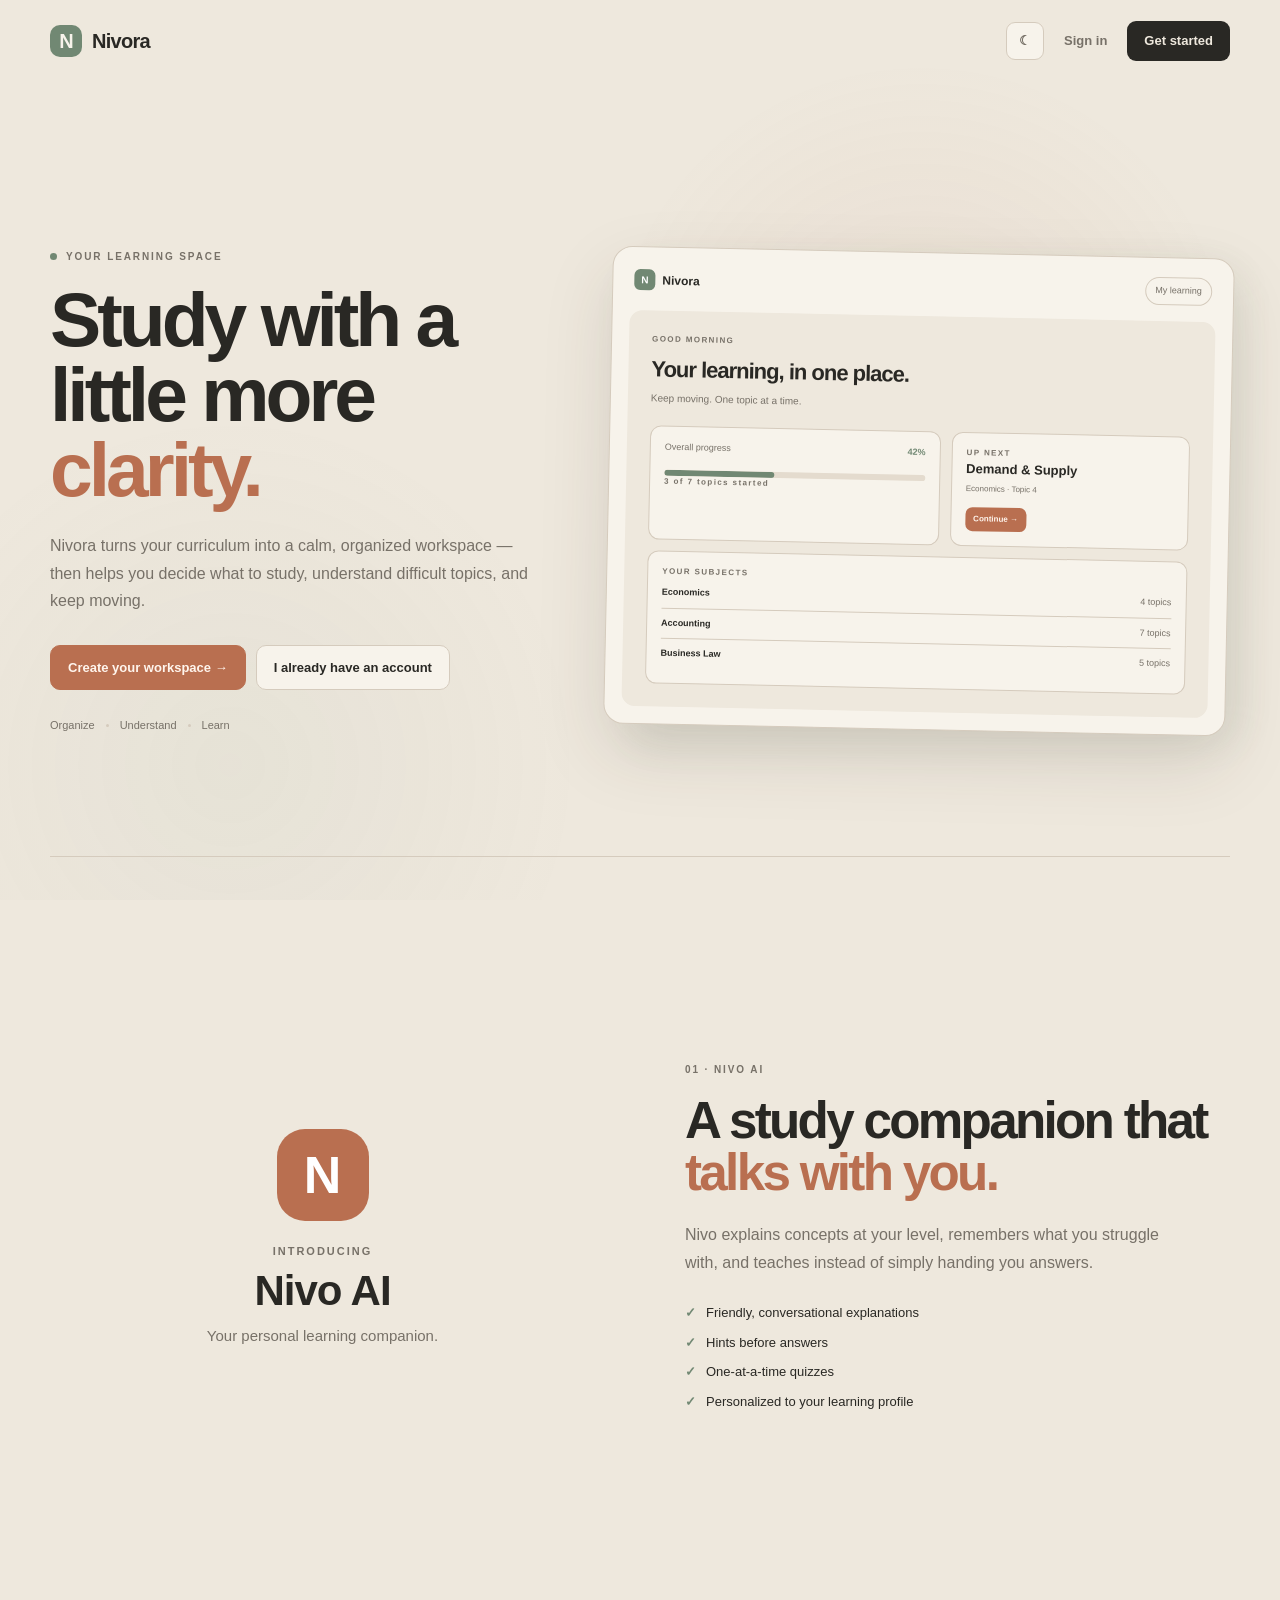
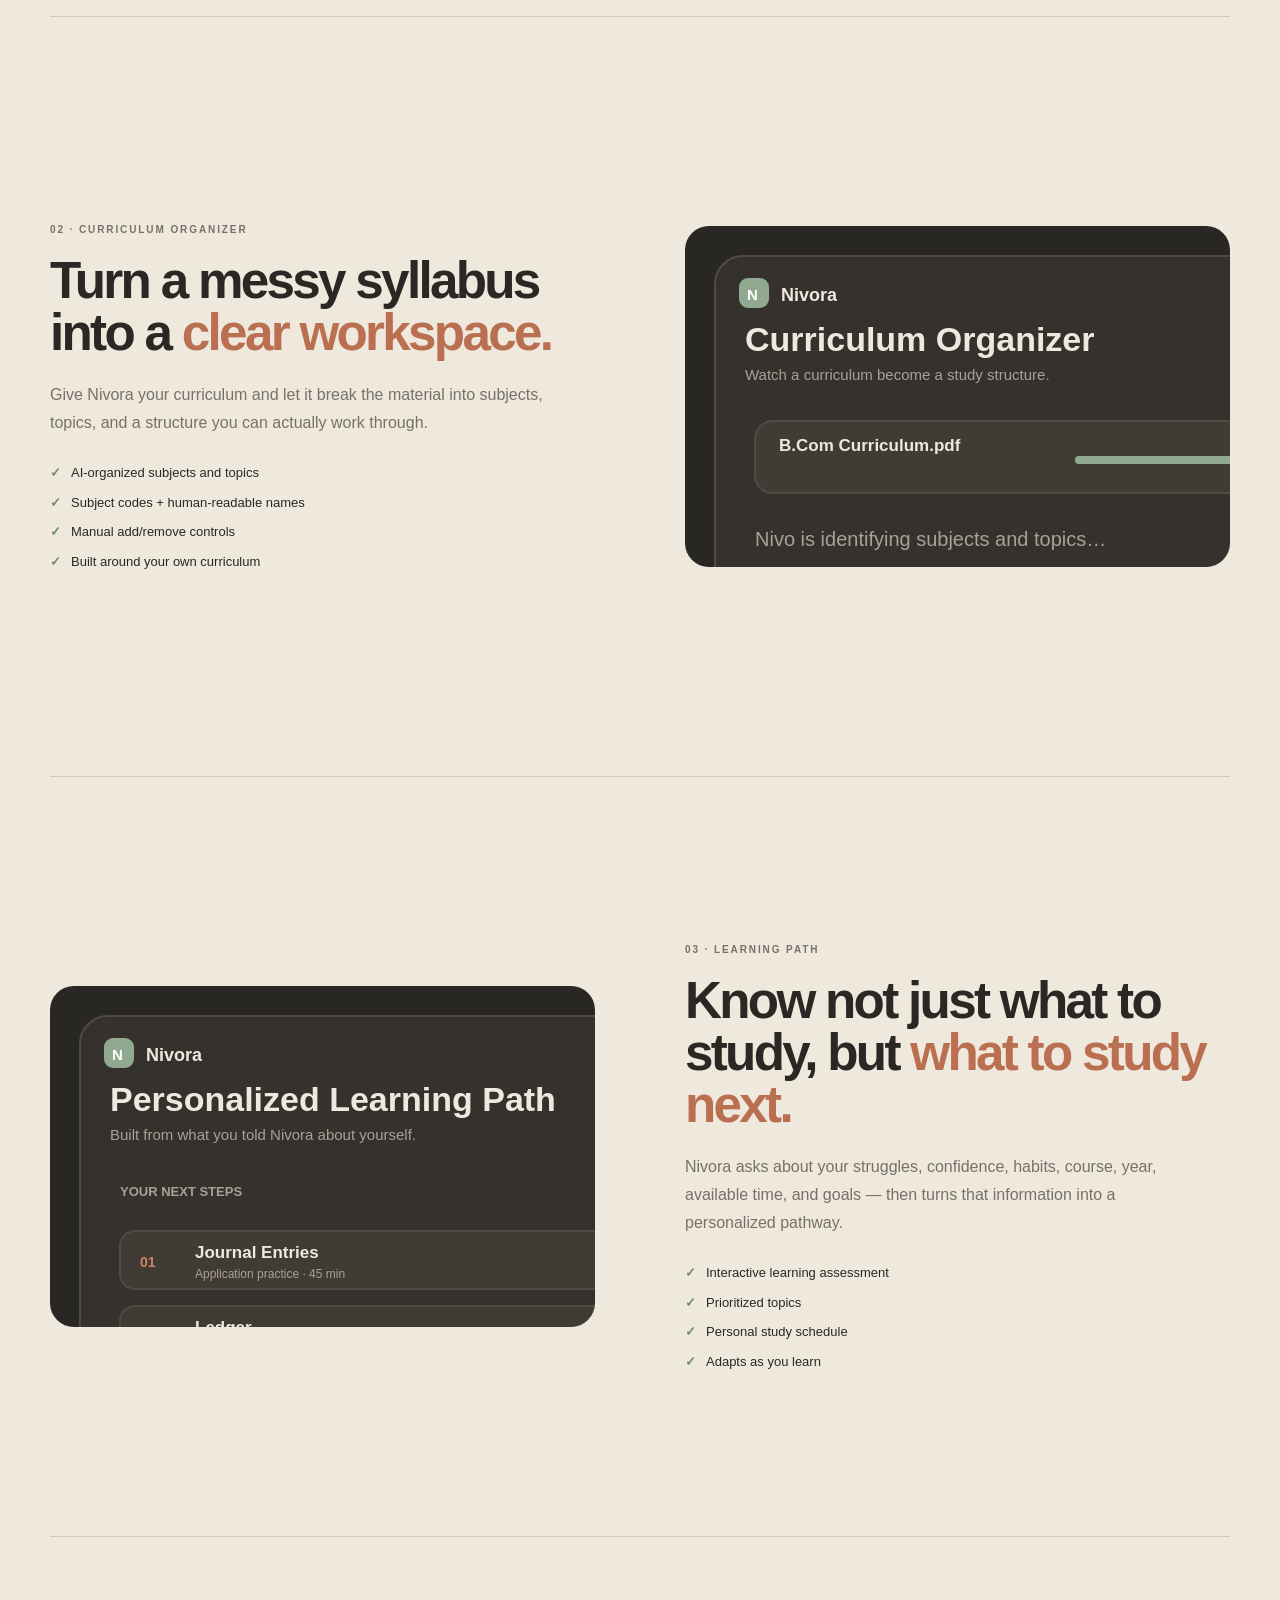
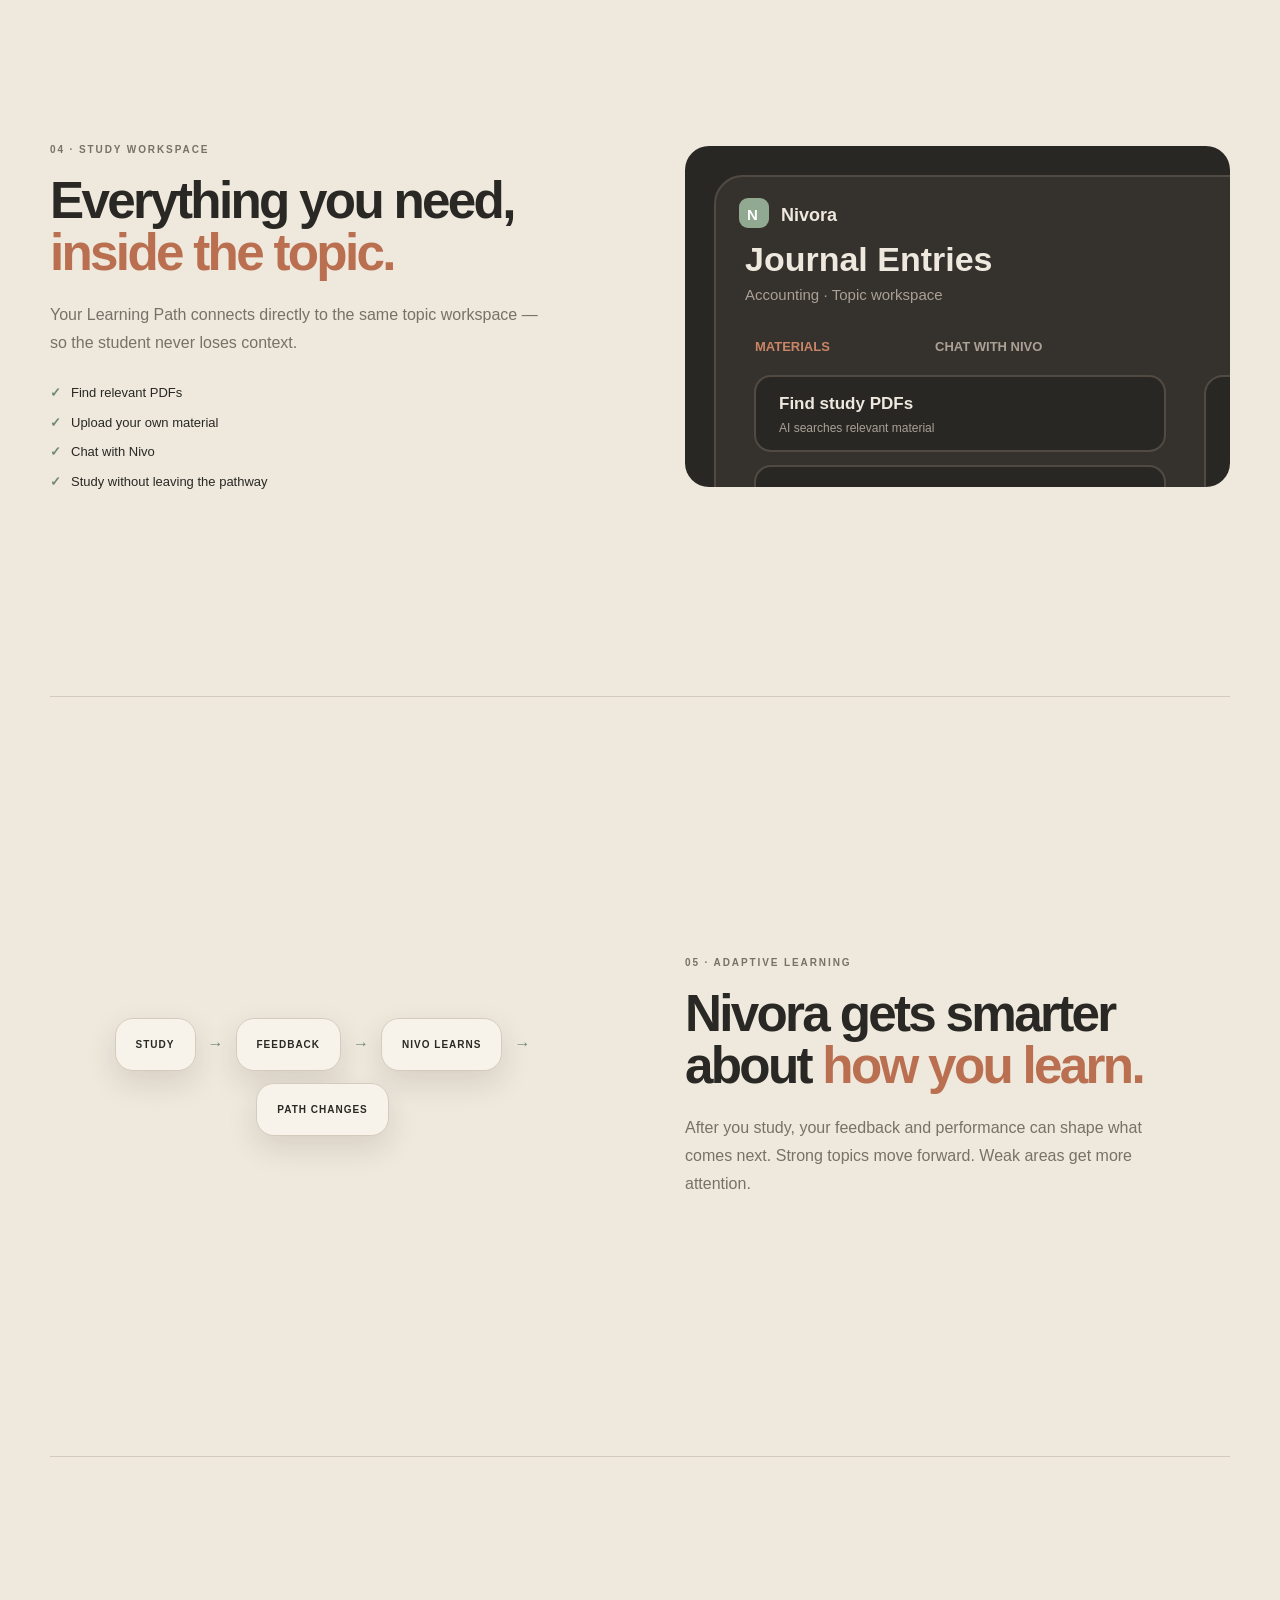
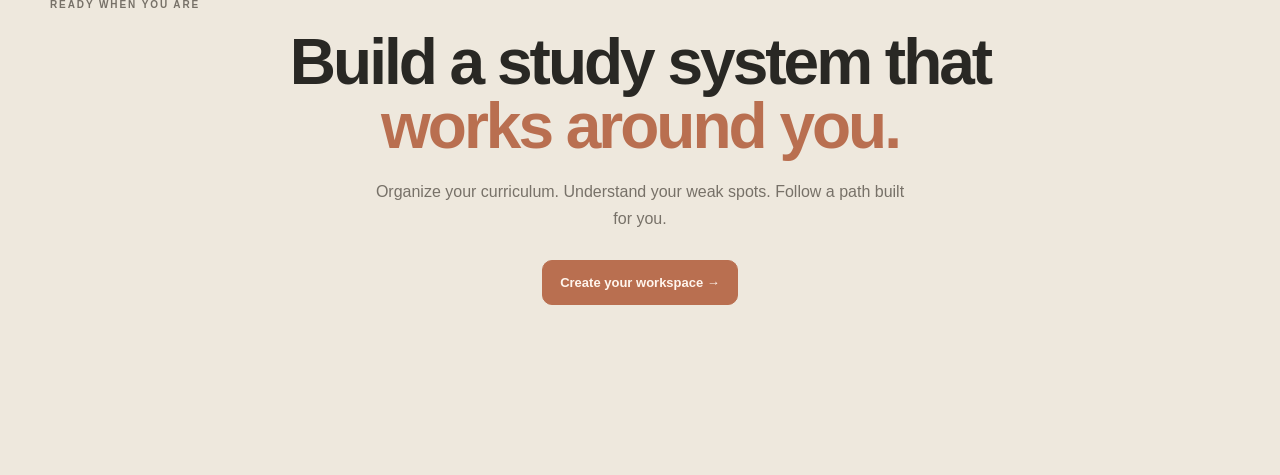
==== commit c55980c1: "Apply unified Nivora theme to dashboard" ====
--- a/dashboard.html
+++ b/dashboard.html
@@ -1,3 +1,3 @@
 <!DOCTYPE html>
-<html lang="en"><head><meta charset="UTF-8"><meta name="viewport" content="width=device-width, initial-scale=1.0"><title>Dashboard | Nivora</title><link rel="stylesheet" href="style.css"><link rel="stylesheet" href="app-enhancements.css"></head>
+<html lang="en"><head><meta charset="UTF-8"><meta name="viewport" content="width=device-width, initial-scale=1.0"><title>Dashboard | Nivora</title><link rel="stylesheet" href="style.css"><link rel="stylesheet" href="app-enhancements.css"><link rel="stylesheet" href="app-theme.css"></head>
 <body class="app-page dashboard-page"><div class="ambient-background" aria-hidden="true"><span></span><span></span><span></span></div><nav class="navbar"><a href="dashboard.html" class="logo">Nivora</a><div class="nav-links"><a href="dashboard.html" class="active">Dashboard</a><a href="subjectui.html">Subjects</a><a href="pathway.html">Learning path</a><a href="#" class="disabled-link">Progress</a></div><div class="nav-actions"><button class="theme-toggle" id="themeToggle" aria-label="Toggle theme"><span id="themeIcon">☀</span></button><div class="profile-wrap"><button class="profile-button" id="profileButton" aria-label="Open profile">—</button><div class="profile-menu hidden" id="profileMenu"><div class="profile-menu-name" id="profileMenuName">Profile</div><button id="setupAgainButton">Study setup</button><button id="logoutButton" class="logout-button">Log out</button></div></div></div></nav><main class="container"><header class="dashboard-header"><div><p class="eyebrow">DASHBOARD</p><h1 id="dashboardGreeting">Welcome.</h1><p class="welcome-text">Your learning space, without the clutter.</p></div><div class="today-date" id="todayDate"></div></header><section class="stats-grid"><div class="stat-card"><span class="stat-label">Average score</span><strong id="dashboardAverage">—</strong></div><div class="stat-card"><span class="stat-label">Study time</span><strong id="dashboardStudyTime">—</strong></div><div class="stat-card"><span class="stat-label">Topics needing attention</span><strong id="dashboardWeakTopics">0</strong></div></section><section class="dashboard-grid"><article class="focus-panel"><div class="panel-heading"><div><p class="section-kicker">NEXT UP</p><h2 id="focusSubject">—</h2></div><span class="score-chip" id="focusScore">—</span></div><p class="focus-topic" id="focusTopic">—</p><div class="progress-track"><div class="progress-value" id="focusProgress"></div></div><a href="subjectui.html" id="focusLink" class="text-button">Choose a subject <span>→</span></a></article><article class="subjects-panel"><div class="panel-heading"><div><p class="section-kicker">YOUR SUBJECTS</p><h2>Keep moving.</h2></div><a href="subjectui.html" class="text-button">View all <span>→</span></a></div><div id="dashboardSubjects" class="dashboard-subject-list"></div></article></section><section class="simple-section"><div class="section-heading-row"><div><p class="section-kicker">PERSONALIZE</p><h2>Build your learning pathway</h2><p class="welcome-text">Tell Nivora what you struggle with and it will turn that into a focused study plan.</p></div><a href="pathway.html" class="primary-button">Build my pathway →</a></div></section><section class="simple-section"><div class="section-heading-row"><div><p class="section-kicker">FOCUS AREAS</p><h2>Topics that need work</h2></div></div><div id="dashboardTopics" class="attention-list"></div></section></main><footer><p>Nivora</p></footer><script src="data/storage.js"></script><script src="app.js"></script></body></html>
--- a/app-theme.css
+++ b/app-theme.css
@@ -0,0 +1,67 @@
+/* Nivora unified visual system: warm, calm, and intentionally uncluttered. */
+:root{
+  --background:#24231F;
+  --surface:#2D2B26;
+  --surface-2:#37342D;
+  --border:#49443A;
+  --border-strong:#5A5246;
+  --text:#F1EDE5;
+  --muted:#B5ADA0;
+  --accent:#C9795C;
+  --danger:#D06A68;
+  --success:#9AAA8B;
+}
+body.light{
+  --background:#EDE5D8;
+  --surface:#F7F2E9;
+  --surface-2:#E3D9C9;
+  --border:#CEC1AE;
+  --border-strong:#B7A894;
+  --text:#34332E;
+  --muted:#756E64;
+  --accent:#B9684E;
+  --danger:#B95150;
+  --success:#819777;
+}
+
+/* Consistent palette */
+body{background:var(--background);color:var(--text)}
+.navbar{background:color-mix(in srgb,var(--background) 94%,transparent);border-color:var(--border)}
+.logo,.nav-links a.active,.nav-links a:hover,.eyebrow,.section-kicker{color:var(--accent)}
+.theme-toggle,.profile-button{background:var(--surface);border-color:var(--border);color:var(--text)}
+.primary-button{background:var(--accent);border-color:var(--accent);color:#FFF9F2}
+.primary-button:hover{background:color-mix(in srgb,var(--accent) 88%,#000);opacity:1}
+.secondary-button{background:var(--surface);border-color:var(--border-strong);color:var(--text)}
+.secondary-button:hover{background:var(--surface-2);border-color:var(--accent)}
+.focus-panel,.subjects-panel,.simple-section,.subject-card,.modal-card,.setup-card,.setup-topics-card{background:var(--surface);border-color:var(--border)}
+.subject-icon,.subject-main-icon{background:var(--surface-2);border-color:var(--border-strong);color:var(--success)}
+.progress-track{background:var(--surface-2)}
+.progress-value{background:var(--success)}
+footer{background:var(--background);border-color:var(--border)}
+
+/* Calm, consistent spacing */
+.container{width:min(1080px,90%);padding-top:58px;padding-bottom:78px}
+.dashboard-header,.page-header{margin-bottom:34px}
+.dashboard-grid{gap:30px;margin-bottom:30px}
+.stats-grid{margin-bottom:30px}
+.focus-panel,.subjects-panel,.simple-section{padding:30px}
+.subjects-grid{gap:20px}
+.subject-card{padding:28px}
+.simple-section{margin-bottom:24px}
+.subject-card:hover{transform:none;box-shadow:0 10px 28px rgba(0,0,0,.10)}
+.dashboard-subject-row,.attention-row,.material-row{min-height:56px}
+.dashboard-subject-list,.attention-list,.material-list{margin-top:20px}
+
+/* Keep decorative motion subtle rather than busy. */
+.ambient-background{opacity:.38}
+.ambient-background:before,.ambient-background:after{animation:none;opacity:.035}
+.ambient-background span{display:none}
+
+/* Softer controls and cards */
+.modal-card,.setup-card,.setup-topics-card,.subject-card,.focus-panel,.subjects-panel,.simple-section{border-radius:10px}
+.modal-card input,.modal-card textarea,.setup-form input,.setup-form textarea,.setup-card select,.topic-builder input,.topic-builder select{background:var(--surface-2);border-color:var(--border-strong);color:var(--text)}
+
+@media(max-width:800px){
+  .container{padding-top:45px;padding-bottom:60px}
+  .focus-panel,.subjects-panel,.simple-section,.subject-card{padding:23px}
+}
